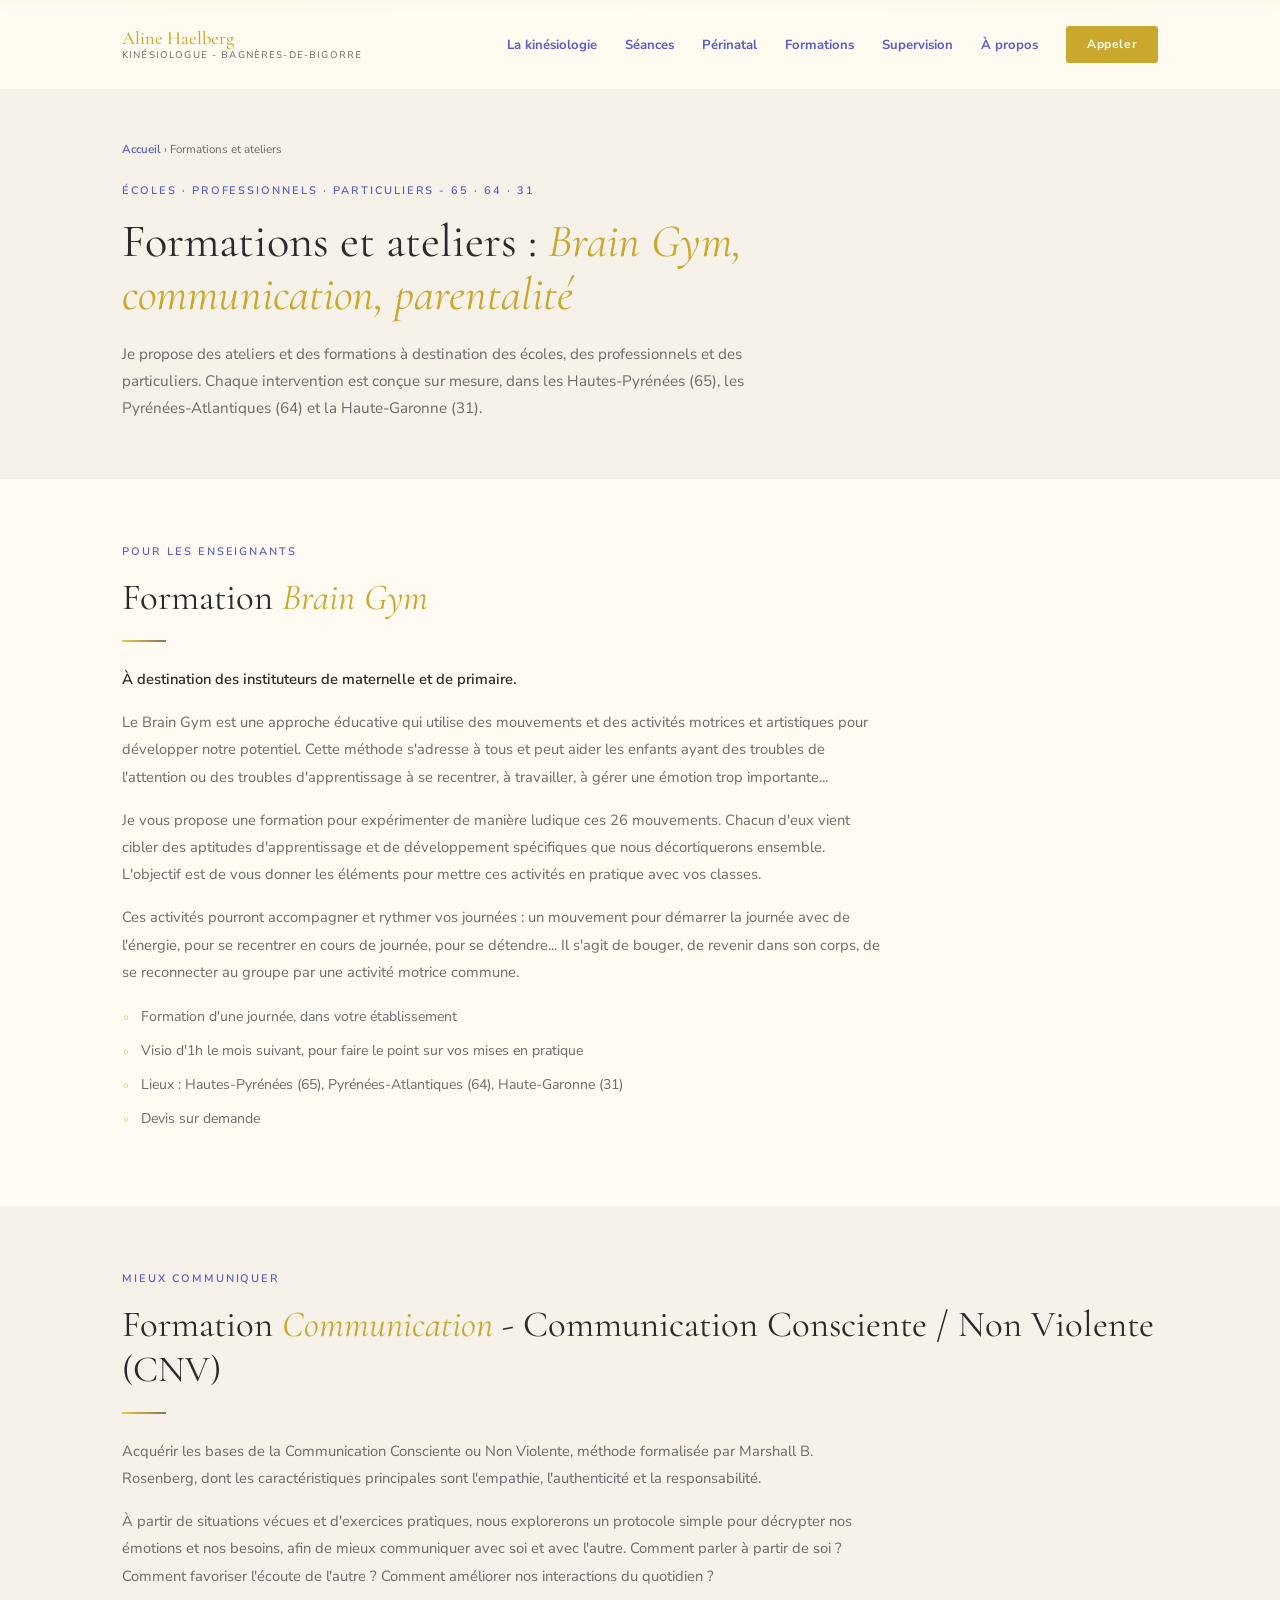
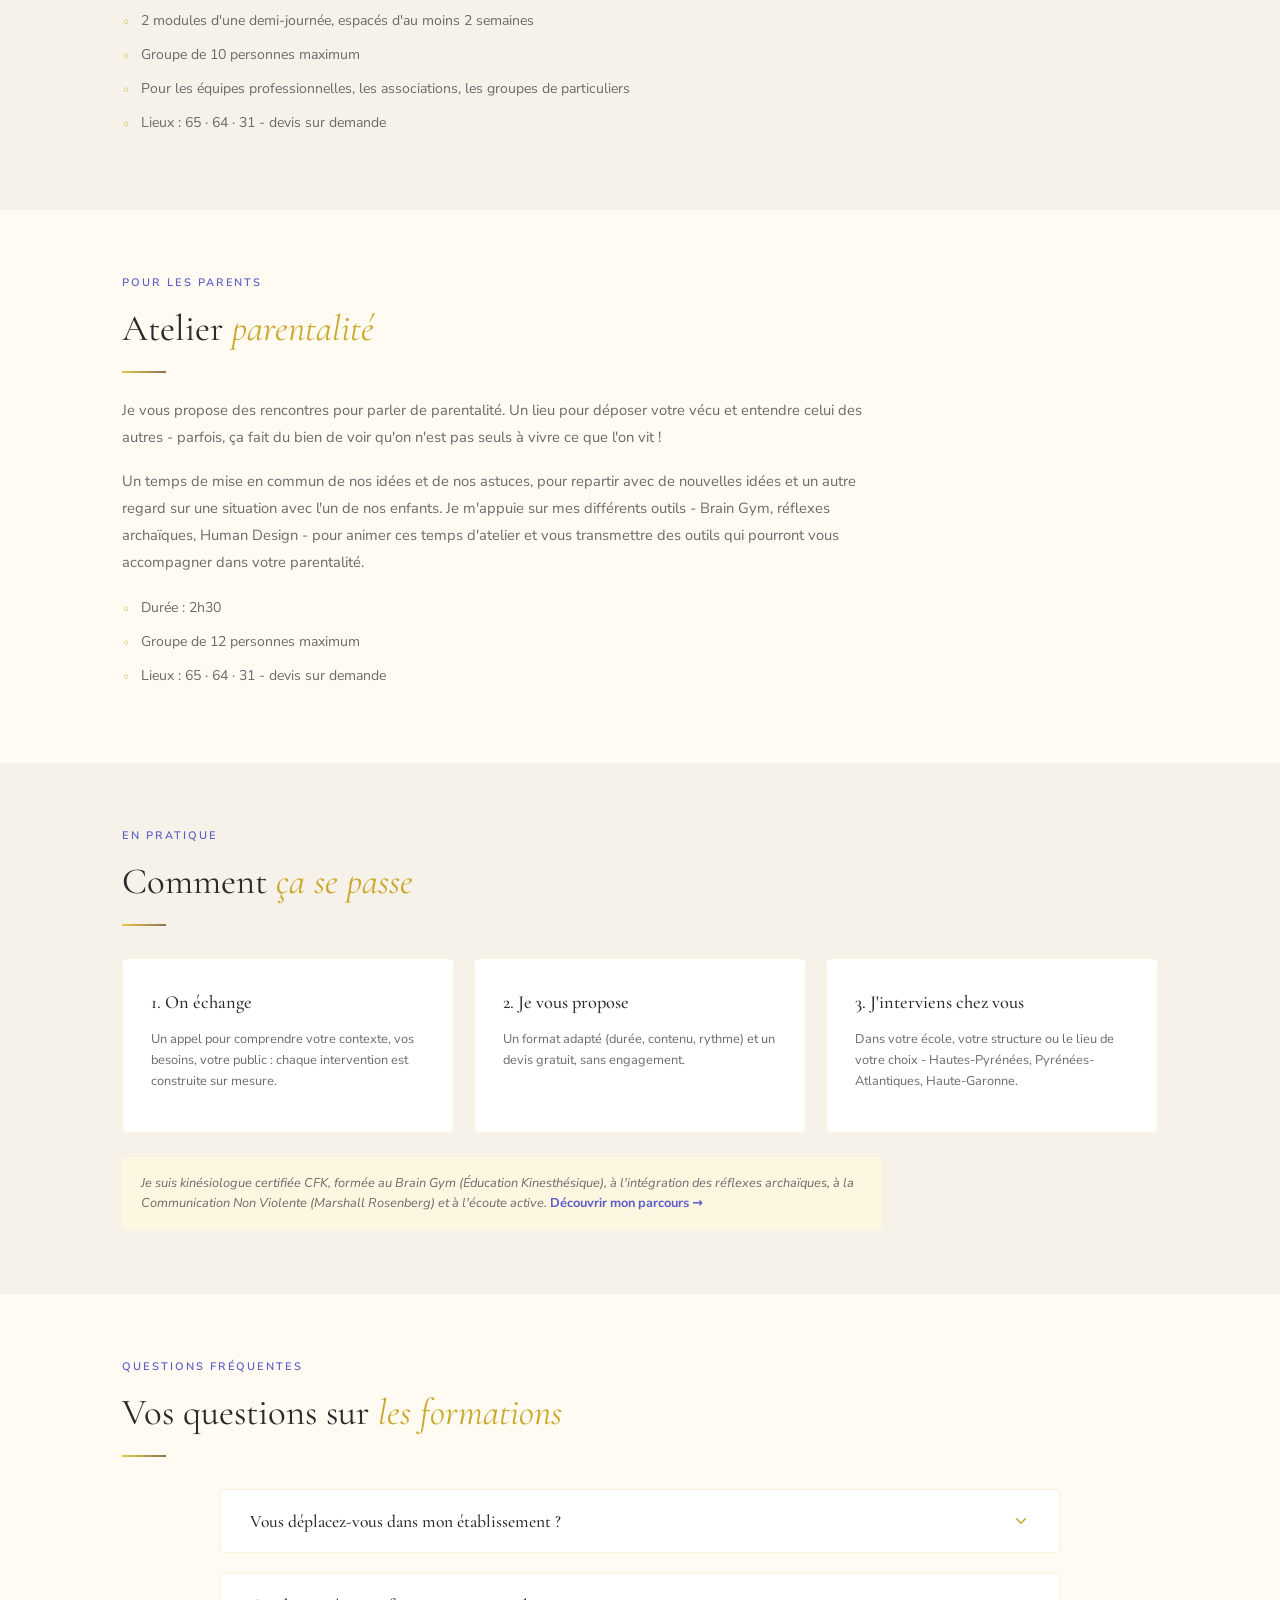
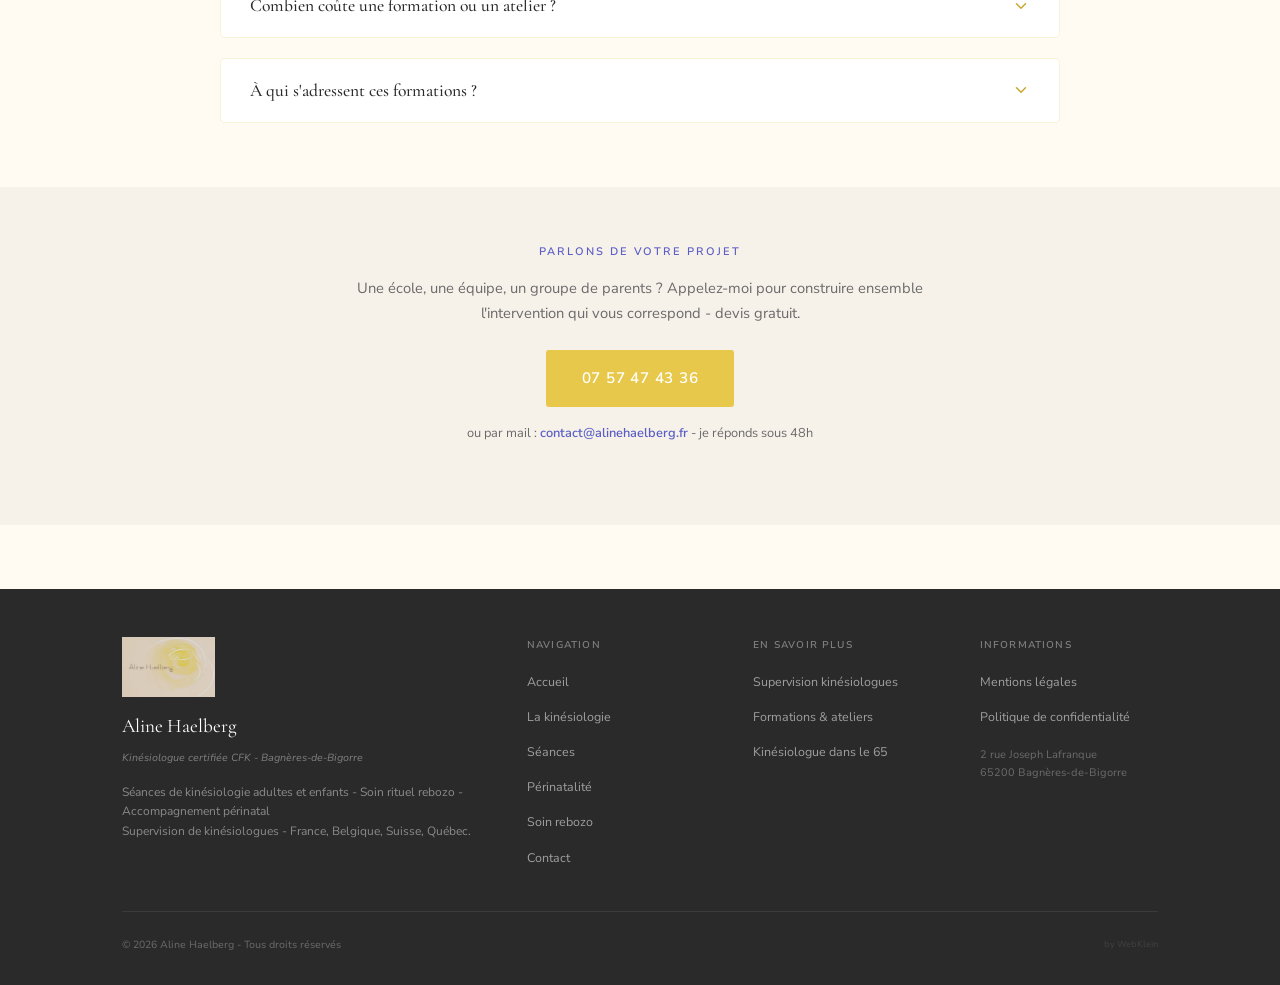
==== formations.html @ b187019c "création page annexe" ====
<!DOCTYPE html>
<html lang="fr">
<head>
<meta charset="UTF-8">
<meta name="viewport" content="width=device-width, initial-scale=1.0">
<title>Formations Brain Gym, CNV et ateliers parentalité (65, 64, 31) | Aline Haelberg</title>
<meta name="description" content="Formation Brain Gym pour enseignants, bases de la CNV, ateliers parentalité. Sur mesure dans les Hautes-Pyrénées (65), le 64 et le 31. Devis sur demande.">
<link rel="icon" type="image/x-icon" href="favicon.ico" sizes="any">
<link rel="icon" type="image/png" sizes="48x48" href="favicon.png">
<link rel="icon" type="image/png" sizes="32x32" href="favicon-32.png">
<link rel="icon" type="image/png" sizes="16x16" href="favicon-16.png">
<link rel="apple-touch-icon" sizes="180x180" href="apple-touch-icon.png">
<link rel="manifest" href="/manifest.json">
<link rel="canonical" href="https://alinehaelberg.fr/formations.html">
<meta name="robots" content="index,follow">
<meta name="geo.region" content="FR-65">
<meta name="geo.placename" content="Bagnères-de-Bigorre, Hautes-Pyrénées">
<meta name="geo.position" content="43.0679;0.1563">
<meta name="ICBM" content="43.0679, 0.1563">
<meta property="og:type" content="website">
<meta property="og:title" content="Formations Brain Gym, CNV et ateliers parentalité (65, 64, 31) | Aline Haelberg">
<meta property="og:description" content="Formation Brain Gym pour enseignants, bases de la Communication Non Violente, ateliers parentalité. Interventions sur mesure dans le 65, le 64 et le 31.">
<meta property="og:url" content="https://alinehaelberg.fr/formations.html">
<meta property="og:image" content="https://alinehaelberg.fr/imageshero-logo.webp">
<meta property="og:image:alt" content="Logo Aline Haelberg kinésiologue - mains aquarelle sur fond doré">
<meta property="og:locale" content="fr_FR">
<meta property="og:site_name" content="Aline Haelberg - Kinésiologue">
<meta name="twitter:card" content="summary_large_image">
<meta name="twitter:title" content="Formations Brain Gym, CNV et ateliers parentalité | Aline Haelberg">
<meta name="twitter:description" content="Formations et ateliers sur mesure pour écoles, professionnels et particuliers - 65, 64, 31.">
<meta name="twitter:image" content="https://alinehaelberg.fr/imageshero-logo.webp">
<link rel="preconnect" href="https://fonts.googleapis.com">
<link rel="preconnect" href="https://fonts.gstatic.com" crossorigin>
<link href="https://fonts.googleapis.com/css2?family=Cormorant+Garamond:ital,wght@0,300;0,400;0,500;0,600;0,700;1,300;1,400&family=Nunito+Sans:wght@300;400;500;600;700;800&display=swap" rel="stylesheet">
<link rel="stylesheet" href="pages.css">
<script type="application/ld+json">
{
  "@context": "https://schema.org",
  "@type": "Service",
  "name": "Formations et ateliers - Brain Gym, Communication (CNV), parentalité",
  "serviceType": "Formations et ateliers bien-être et éducation",
  "description": "Formations Brain Gym pour enseignants, initiation à la Communication Non Violente et ateliers parentalité, conçus sur mesure pour les écoles, les professionnels et les particuliers dans les Hautes-Pyrénées (65), les Pyrénées-Atlantiques (64) et la Haute-Garonne (31).",
  "url": "https://alinehaelberg.fr/formations.html",
  "provider": {
    "@type": "HealthAndBeautyBusiness",
    "name": "Aline Haelberg - Kinésiologue",
    "url": "https://alinehaelberg.fr/",
    "telephone": "+33757474336",
    "address": {
      "@type": "PostalAddress",
      "streetAddress": "2 rue Joseph Lafranque",
      "addressLocality": "Bagnères-de-Bigorre",
      "postalCode": "65200",
      "addressCountry": "FR"
    }
  },
  "areaServed": [
    {"@type": "AdministrativeArea", "name": "Hautes-Pyrénées"},
    {"@type": "AdministrativeArea", "name": "Pyrénées-Atlantiques"},
    {"@type": "AdministrativeArea", "name": "Haute-Garonne"}
  ],
  "hasOfferCatalog": {
    "@type": "OfferCatalog",
    "name": "Formations et ateliers",
    "itemListElement": [
      {"@type": "Offer", "itemOffered": {"@type": "Service", "name": "Formation Brain Gym pour instituteurs", "description": "Formation d'une journée + visio d'1h le mois suivant, pour les instituteurs de maternelle et de primaire."}},
      {"@type": "Offer", "itemOffered": {"@type": "Service", "name": "Formation Communication Consciente / Non Violente (CNV)", "description": "2 modules d'une demi-journée, groupe de 10 personnes maximum."}},
      {"@type": "Offer", "itemOffered": {"@type": "Service", "name": "Atelier parentalité", "description": "Rencontre de 2h30, groupe de 12 personnes maximum."}}
    ]
  }
}
</script>
<script type="application/ld+json">
{
  "@context": "https://schema.org",
  "@type": "FAQPage",
  "mainEntity": [
    {
      "@type": "Question",
      "name": "Vous déplacez-vous dans mon établissement ?",
      "acceptedAnswer": {"@type": "Answer", "text": "Oui. J'interviens directement dans votre école, votre structure ou le lieu de votre choix, dans les Hautes-Pyrénées (65), les Pyrénées-Atlantiques (64) et la Haute-Garonne (31)."}
    },
    {
      "@type": "Question",
      "name": "Combien coûte une formation ou un atelier ?",
      "acceptedAnswer": {"@type": "Answer", "text": "Chaque intervention est conçue sur mesure : le tarif dépend du format, de la durée et du lieu. Contactez-moi pour en parler, je vous établis un devis gratuitement."}
    },
    {
      "@type": "Question",
      "name": "À qui s'adressent ces formations ?",
      "acceptedAnswer": {"@type": "Answer", "text": "Aux écoles (instituteurs de maternelle et de primaire pour le Brain Gym), aux professionnels et aux particuliers. Les ateliers parentalité s'adressent à tous les parents."}
    }
  ]
}
</script>
<script type="application/ld+json">
{
  "@context": "https://schema.org",
  "@type": "BreadcrumbList",
  "itemListElement": [
    {"@type": "ListItem", "position": 1, "name": "Accueil", "item": "https://alinehaelberg.fr/"},
    {"@type": "ListItem", "position": 2, "name": "Formations et ateliers", "item": "https://alinehaelberg.fr/formations.html"}
  ]
}
</script>
</head>
<body>

<header class="nav">
  <div class="wrap nav-in">
    <a href="index.html" style="display:flex;flex-direction:column;line-height:1">
      <span class="logo-name">Aline Haelberg</span>
      <span class="logo-sub">Kinésiologue - Bagnères-de-Bigorre</span>
    </a>
    <ul class="nav-links">
      <li><a href="index.html#kinesiologie">La kinésiologie</a></li>
      <li><a href="index.html#seances">Séances</a></li>
      <li><a href="index.html#perinatal">Périnatal</a></li>
      <li><a href="formations.html">Formations</a></li>
      <li><a href="supervision-kinesiologie.html">Supervision</a></li>
      <li><a href="index.html#apropos">À propos</a></li>
      <li><a href="tel:+33757474336" class="btn nav-cta">Appeler</a></li>
    </ul>
    <button class="burger" onclick="document.querySelector('.mobile-menu').classList.toggle('open')" aria-label="Menu">
      <span></span><span></span><span></span>
    </button>
  </div>
</header>
<nav class="mobile-menu">
  <a href="index.html">Accueil</a>
  <a href="index.html#kinesiologie">La kinésiologie</a>
  <a href="index.html#seances">Séances</a>
  <a href="formations.html">Formations</a>
  <a href="supervision-kinesiologie.html">Supervision</a>
  <a href="kinesiologue-hautes-pyrenees.html">Hautes-Pyrénées</a>
  <a href="tel:+33757474336" class="btn btn-p" style="text-align:center">Appeler pour RDV</a>
</nav>

<section class="page-hero">
  <div class="wrap">
    <div class="crumb r"><a href="index.html">Accueil</a> &rsaquo; Formations et ateliers</div>
    <span class="lbl r">Écoles · Professionnels · Particuliers - 65 · 64 · 31</span>
    <h1 class="r">Formations et ateliers : <em>Brain Gym, communication, parentalité</em></h1>
    <p class="intro r">Je propose des ateliers et des formations à destination des écoles, des professionnels et des particuliers. Chaque intervention est conçue sur mesure, dans les Hautes-Pyrénées (65), les Pyrénées-Atlantiques (64) et la Haute-Garonne (31).</p>
  </div>
</section>

<section class="sec">
  <div class="wrap">
    <span class="lbl r">Pour les enseignants</span>
    <h2 class="h2 r">Formation <em>Brain Gym</em></h2>
    <div class="animated-line r"></div>
    <p class="ptxt r" style="font-weight:600;color:var(--ink)">À destination des instituteurs de maternelle et de primaire.</p>
    <p class="ptxt r">Le Brain Gym est une approche éducative qui utilise des mouvements et des activités motrices et artistiques pour développer notre potentiel. Cette méthode s'adresse à tous et peut aider les enfants ayant des troubles de l'attention ou des troubles d'apprentissage à se recentrer, à travailler, à gérer une émotion trop importante...</p>
    <p class="ptxt r">Je vous propose une formation pour expérimenter de manière ludique ces 26 mouvements. Chacun d'eux vient cibler des aptitudes d'apprentissage et de développement spécifiques que nous décortiquerons ensemble. L'objectif est de vous donner les éléments pour mettre ces activités en pratique avec vos classes.</p>
    <p class="ptxt r">Ces activités pourront accompagner et rythmer vos journées : un mouvement pour démarrer la journée avec de l'énergie, pour se recentrer en cours de journée, pour se détendre... Il s'agit de bouger, de revenir dans son corps, de se reconnecter au groupe par une activité motrice commune.</p>
    <ul class="blist r" style="margin-top:1.25rem">
      <li>Formation d'une journée, dans votre établissement</li>
      <li>Visio d'1h le mois suivant, pour faire le point sur vos mises en pratique</li>
      <li>Lieux : Hautes-Pyrénées (65), Pyrénées-Atlantiques (64), Haute-Garonne (31)</li>
      <li>Devis sur demande</li>
    </ul>
  </div>
</section>

<section class="sec sec-alt">
  <div class="wrap">
    <span class="lbl r">Mieux communiquer</span>
    <h2 class="h2 r">Formation <em>Communication</em> - Communication Consciente / Non Violente (CNV)</h2>
    <div class="animated-line r"></div>
    <p class="ptxt r">Acquérir les bases de la Communication Consciente ou Non Violente, méthode formalisée par Marshall B. Rosenberg, dont les caractéristiques principales sont l'empathie, l'authenticité et la responsabilité.</p>
    <p class="ptxt r">À partir de situations vécues et d'exercices pratiques, nous explorerons un protocole simple pour décrypter nos émotions et nos besoins, afin de mieux communiquer avec soi et avec l'autre. Comment parler à partir de soi ? Comment favoriser l'écoute de l'autre ? Comment améliorer nos interactions du quotidien ?</p>
    <ul class="blist r" style="margin-top:1.25rem">
      <li>2 modules d'une demi-journée, espacés d'au moins 2 semaines</li>
      <li>Groupe de 10 personnes maximum</li>
      <li>Pour les équipes professionnelles, les associations, les groupes de particuliers</li>
      <li>Lieux : 65 · 64 · 31 - devis sur demande</li>
    </ul>
  </div>
</section>

<section class="sec">
  <div class="wrap">
    <span class="lbl r">Pour les parents</span>
    <h2 class="h2 r">Atelier <em>parentalité</em></h2>
    <div class="animated-line r"></div>
    <p class="ptxt r">Je vous propose des rencontres pour parler de parentalité. Un lieu pour déposer votre vécu et entendre celui des autres - parfois, ça fait du bien de voir qu'on n'est pas seuls à vivre ce que l'on vit !</p>
    <p class="ptxt r">Un temps de mise en commun de nos idées et de nos astuces, pour repartir avec de nouvelles idées et un autre regard sur une situation avec l'un de nos enfants. Je m'appuie sur mes différents outils - Brain Gym, réflexes archaïques, Human Design - pour animer ces temps d'atelier et vous transmettre des outils qui pourront vous accompagner dans votre parentalité.</p>
    <ul class="blist r" style="margin-top:1.25rem">
      <li>Durée : 2h30</li>
      <li>Groupe de 12 personnes maximum</li>
      <li>Lieux : 65 · 64 · 31 - devis sur demande</li>
    </ul>
  </div>
</section>

<section class="sec sec-alt">
  <div class="wrap">
    <span class="lbl r">En pratique</span>
    <h2 class="h2 r">Comment <em>ça se passe</em></h2>
    <div class="animated-line r"></div>
    <div class="gcards">
      <div class="gcard r">
        <h3>1. On échange</h3>
        <p>Un appel pour comprendre votre contexte, vos besoins, votre public : chaque intervention est construite sur mesure.</p>
      </div>
      <div class="gcard r d1">
        <h3>2. Je vous propose</h3>
        <p>Un format adapté (durée, contenu, rythme) et un devis gratuit, sans engagement.</p>
      </div>
      <div class="gcard r d2">
        <h3>3. J'interviens chez vous</h3>
        <p>Dans votre école, votre structure ou le lieu de votre choix - Hautes-Pyrénées, Pyrénées-Atlantiques, Haute-Garonne.</p>
      </div>
    </div>
    <p class="note-box r">Je suis kinésiologue certifiée CFK, formée au Brain Gym (Éducation Kinesthésique), à l'intégration des réflexes archaïques, à la Communication Non Violente (Marshall Rosenberg) et à l'écoute active. <a href="index.html#apropos" style="color:var(--lav);font-weight:700;font-style:normal">Découvrir mon parcours &rarr;</a></p>
  </div>
</section>

<section class="sec">
  <div class="wrap">
    <span class="lbl r">Questions fréquentes</span>
    <h2 class="h2 r">Vos questions sur <em>les formations</em></h2>
    <div class="animated-line r"></div>
    <div class="acc-list">
      <div class="acc-item r">
        <button class="acc-head" type="button" aria-expanded="false">
          <span class="acc-title">Vous déplacez-vous dans mon établissement ?</span>
          <span class="acc-chevron" aria-hidden="true"><svg width="18" height="18" viewBox="0 0 24 24" fill="none" stroke="#C9A82C" stroke-width="2" stroke-linecap="round" stroke-linejoin="round"><polyline points="6 9 12 15 18 9"/></svg></span>
        </button>
        <div class="acc-body"><div class="acc-body-inner">
          <p>Oui. J'interviens directement dans votre école, votre structure ou le lieu de votre choix, dans les Hautes-Pyrénées (65), les Pyrénées-Atlantiques (64) et la Haute-Garonne (31).</p>
        </div></div>
      </div>
      <div class="acc-item r">
        <button class="acc-head" type="button" aria-expanded="false">
          <span class="acc-title">Combien coûte une formation ou un atelier ?</span>
          <span class="acc-chevron" aria-hidden="true"><svg width="18" height="18" viewBox="0 0 24 24" fill="none" stroke="#C9A82C" stroke-width="2" stroke-linecap="round" stroke-linejoin="round"><polyline points="6 9 12 15 18 9"/></svg></span>
        </button>
        <div class="acc-body"><div class="acc-body-inner">
          <p>Chaque intervention est conçue sur mesure : le tarif dépend du format, de la durée et du lieu. Contactez-moi pour en parler, je vous établis un devis gratuitement.</p>
        </div></div>
      </div>
      <div class="acc-item r">
        <button class="acc-head" type="button" aria-expanded="false">
          <span class="acc-title">À qui s'adressent ces formations ?</span>
          <span class="acc-chevron" aria-hidden="true"><svg width="18" height="18" viewBox="0 0 24 24" fill="none" stroke="#C9A82C" stroke-width="2" stroke-linecap="round" stroke-linejoin="round"><polyline points="6 9 12 15 18 9"/></svg></span>
        </button>
        <div class="acc-body"><div class="acc-body-inner">
          <p>Aux écoles (instituteurs de maternelle et de primaire pour le Brain Gym), aux professionnels et aux particuliers. Les ateliers parentalité s'adressent à tous les parents.</p>
        </div></div>
      </div>
    </div>
  </div>
</section>

<section class="cta-band">
  <div class="wrap">
    <span class="lbl r">Parlons de votre projet</span>
    <p class="r" style="max-width:620px;margin:0 auto 1.5rem">Une école, une équipe, un groupe de parents ? Appelez-moi pour construire ensemble l'intervention qui vous correspond - devis gratuit.</p>
    <a href="tel:+33757474336" class="btn btn-p r" style="font-size:.95rem;padding:1rem 2.2rem">07 57 47 43 36</a>
    <p class="r" style="margin-top:1rem;font-size:.8rem">ou par mail : <a href="mailto:contact@alinehaelberg.fr" style="color:var(--lav);font-weight:600">contact@alinehaelberg.fr</a> - je réponds sous 48h</p>
  </div>
</section>

<footer>
  <div class="wrap">
    <div class="foot-grid">
      <div>
        <img src="imageslogo.webp" alt="Logo Aline Haelberg" style="height:60px;width:auto;margin-bottom:.8rem;opacity:.85">
        <div class="f-name">Aline Haelberg</div>
        <div class="f-tag">Kinésiologue certifiée CFK - Bagnères-de-Bigorre</div>
        <p class="f-desc">Séances de kinésiologie adultes et enfants - Soin rituel rebozo - Accompagnement périnatal<br>Supervision de kinésiologues - France, Belgique, Suisse, Québec.</p>
      </div>
      <div class="fc"><h4>Navigation</h4><ul>
        <li><a href="index.html">Accueil</a></li>
        <li><a href="index.html#kinesiologie">La kinésiologie</a></li>
        <li><a href="index.html#seances">Séances</a></li>
        <li><a href="index.html#perinatal">Périnatalité</a></li>
        <li><a href="index.html#rebozo">Soin rebozo</a></li>
        <li><a href="index.html#contact">Contact</a></li>
      </ul></div>
      <div class="fc"><h4>En savoir plus</h4><ul>
        <li><a href="supervision-kinesiologie.html">Supervision kinésiologues</a></li>
        <li><a href="formations.html">Formations &amp; ateliers</a></li>
        <li><a href="kinesiologue-hautes-pyrenees.html">Kinésiologue dans le 65</a></li>
      </ul></div>
      <div class="fc"><h4>Informations</h4><ul>
        <li><a href="index.html#mentions-legales">Mentions légales</a></li>
        <li><a href="index.html#politique-confidentialite">Politique de confidentialité</a></li>
      </ul>
      <p style="margin-top:1rem;font-size:.68rem;color:rgba(255,255,255,.3);line-height:1.65">2 rue Joseph Lafranque<br>65200 Bagnères-de-Bigorre</p>
      </div>
    </div>
    <div class="foot-btm">
      <span>&copy; 2026 Aline Haelberg - Tous droits réservés</span>
      <span style="font-size:.55rem;opacity:.35">by <a href="https://webklein.fr" style="color:inherit">WebKlein</a></span>
    </div>
  </div>
</footer>

<script>
const obs = new IntersectionObserver(es => {
  es.forEach(e => { if (e.isIntersecting) { e.target.classList.add('on'); obs.unobserve(e.target); } });
}, { threshold: .12, rootMargin: '0px 0px -40px 0px' });
document.querySelectorAll('.r, .animated-line').forEach(el => obs.observe(el));

document.querySelectorAll('.acc-head').forEach(function(btn){
  btn.addEventListener('click', function(){
    var it = btn.closest('.acc-item');
    var bd = it.querySelector('.acc-body');
    var op = it.classList.toggle('open');
    btn.setAttribute('aria-expanded', op);
    bd.style.maxHeight = op ? bd.scrollHeight + 'px' : null;
  });
});

const nav = document.querySelector('.nav');
window.addEventListener('scroll', () => {
  nav.style.boxShadow = window.scrollY > 20 ? '0 2px 20px rgba(0,0,0,.08)' : 'none';
}, { passive: true });
</script>
</body>
</html>
---- pages.css ----
/* ============================================================
   pages.css — styles partagés des pages internes
   (supervision-kinesiologie, formations, kinesiologue-hautes-pyrenees)
   Repris du design d'index.html. L'accueil garde son CSS inline.
   ============================================================ */

:root{
  --cream:#FFFBF2; --cream-dk:#F6F1E9; --sage:#E8C84A; --deep:#C9A82C;
  --sage-pale:#FDF6E0; --earth:#8B7355; --earth-pale:#F7F0E4;
  --ink:#2A2A2A; --mid:#6B6B6B; --line:rgba(232,200,74,0.22); --lav:#5A5EC6;
  --serif:"Cormorant Garamond",Georgia,"Times New Roman",serif;
  --sans:"Nunito Sans","Segoe UI",system-ui,sans-serif;
}
*,*::before,*::after{box-sizing:border-box;margin:0;padding:0}
html{scroll-behavior:smooth}
body{font-family:var(--sans);background:var(--cream);color:var(--ink);line-height:1.7;font-size:16px;overflow-x:hidden}
img{display:block;max-width:100%}
a{text-decoration:none;color:inherit}
ul{list-style:none}

/* ---- HELPERS ---- */
.wrap{max-width:1100px;margin:0 auto;padding:0 2rem}
.lbl{font-family:var(--sans);font-size:.68rem;font-weight:600;letter-spacing:.18em;text-transform:uppercase;color:var(--lav);margin-bottom:.9rem;display:block}
.h2{font-family:var(--serif);font-size:clamp(1.7rem,3vw,2.3rem);font-weight:400;line-height:1.2;color:var(--ink)}
.h2 em{font-style:italic;color:var(--deep)}
.btn{display:inline-block;padding:.8rem 1.8rem;border-radius:3px;font-family:var(--sans);font-size:.8rem;font-weight:600;letter-spacing:.05em;transition:background .35s cubic-bezier(.4,0,.2,1),transform .35s cubic-bezier(.4,0,.2,1),box-shadow .35s cubic-bezier(.4,0,.2,1),color .35s cubic-bezier(.4,0,.2,1),border-color .35s cubic-bezier(.4,0,.2,1);cursor:pointer;border:none}
.btn-p{background:var(--sage);color:#fff}
.btn-p:hover{background:var(--deep);transform:translateY(-2px);box-shadow:0 8px 24px rgba(201,168,44,.25)}
.btn-o{border:1.5px solid var(--deep);color:var(--deep);background:transparent}
.btn-o:hover{background:var(--deep);color:#fff;transform:translateY(-2px)}

/* ---- NAV ---- */
.nav{position:fixed;top:0;left:0;right:0;z-index:100;background:rgba(255,251,242,.95);backdrop-filter:blur(10px);border-bottom:1px solid var(--line);height:90px;display:flex;align-items:center}
.nav-in{display:flex;align-items:center;justify-content:space-between;width:100%}
.logo-name{font-family:var(--serif);font-size:1.15rem;font-weight:500;color:var(--deep)}
.logo-sub{font-size:.6rem;font-weight:400;letter-spacing:.12em;text-transform:uppercase;color:var(--mid);margin-top:2px}
.nav-links{display:flex;align-items:center;gap:1.75rem}
.nav-links a{font-size:.82rem;font-weight:700;color:var(--lav);transition:color .35s cubic-bezier(.4,0,.2,1)}
.nav-links a:hover{color:#44489E}
.nav-cta{background:var(--deep);color:#fff!important;padding:.55rem 1.3rem;border-radius:3px;font-size:.75rem!important}
.burger{display:none;flex-direction:column;gap:5px;cursor:pointer;padding:8px;background:none;border:none}
.burger span{width:22px;height:2px;background:var(--ink);transition:transform .3s ease,opacity .3s ease}
.mobile-menu{display:none;position:fixed;top:90px;left:0;right:0;background:rgba(255,251,242,.98);backdrop-filter:blur(10px);padding:1.5rem 2rem;border-bottom:1px solid var(--line);flex-direction:column;gap:1rem;z-index:99}
.mobile-menu.open{display:flex}
.mobile-menu a{font-size:.9rem;font-weight:500;color:var(--mid);padding:.5rem 0}

/* ---- EN-TETE DE PAGE ---- */
.page-hero{background:var(--cream-dk);padding:140px 0 56px;position:relative;overflow:hidden}
.page-hero::before{content:'';position:absolute;top:0;left:0;right:0;height:3px;background:linear-gradient(90deg,var(--deep),var(--sage),var(--deep))}
.page-hero h1{font-family:var(--serif);font-size:clamp(2rem,4vw,2.9rem);font-weight:400;line-height:1.15;color:var(--ink);max-width:820px}
.page-hero h1 em{font-style:italic;color:var(--deep)}
.page-hero .intro{font-size:.95rem;color:var(--mid);line-height:1.8;max-width:680px;margin-top:1.2rem}
.crumb{font-size:.72rem;color:var(--mid);margin-bottom:1.4rem}
.crumb a{color:var(--lav);font-weight:600}
.crumb a:hover{text-decoration:underline}

/* ---- SECTIONS ---- */
.sec{padding:4rem 0}
.sec-alt{background:var(--cream-dk)}
.ptxt{font-size:.92rem;color:var(--mid);line-height:1.85;margin-bottom:1rem;max-width:760px}
.ptxt strong{color:var(--ink)}
.two-col{display:grid;grid-template-columns:1fr 1fr;gap:4rem;align-items:start}
.blist li{display:flex;align-items:flex-start;gap:.65rem;font-size:.88rem;margin-bottom:.6rem;line-height:1.6;color:var(--mid)}
.blist li::before{content:'\25E6';color:var(--deep);flex-shrink:0;margin-top:2px}

/* ---- CARTES ---- */
.gcards{display:grid;grid-template-columns:repeat(3,1fr);gap:1.25rem;margin-top:2rem}
.gcards-2{grid-template-columns:repeat(2,1fr);max-width:760px}
.gcard{background:#fff;border:1px solid var(--line);border-radius:5px;padding:1.75rem;transition:transform .35s cubic-bezier(.4,0,.2,1),box-shadow .35s cubic-bezier(.4,0,.2,1)}
.gcard:hover{transform:translateY(-4px);box-shadow:0 12px 36px rgba(0,0,0,.07)}
.gcard h3{font-family:var(--serif);font-size:1.15rem;font-weight:500;margin-bottom:.65rem;color:var(--ink)}
.gcard p{font-size:.8rem;color:var(--mid);line-height:1.65;margin-bottom:.75rem}
.gcard .det{font-size:.7rem;color:var(--deep);font-weight:600;letter-spacing:.04em}

/* ---- ACCORDEON (FAQ / details) ---- */
.acc-list{max-width:840px;margin:2rem auto 0;display:flex;flex-direction:column;gap:1.25rem;text-align:left}
.acc-item{background:#fff;border:1px solid var(--line);border-radius:5px;overflow:hidden;transition:box-shadow .35s cubic-bezier(.4,0,.2,1)}
.acc-item:hover{box-shadow:0 12px 36px rgba(0,0,0,.06)}
.acc-head{width:100%;display:flex;align-items:center;justify-content:space-between;gap:1rem;background:none;border:0;cursor:pointer;text-align:left;padding:1.3rem 1.8rem;font-family:inherit}
.acc-title{display:block;font-family:var(--serif);font-size:1.1rem;font-weight:500;color:var(--ink)}
.acc-chevron{flex-shrink:0;display:flex;transition:transform .35s ease}
.acc-item.open .acc-chevron{transform:rotate(180deg)}
.acc-body{max-height:0;overflow:hidden;transition:max-height .45s cubic-bezier(.4,0,.2,1)}
.acc-body-inner{padding:0 1.8rem 1.5rem}
.acc-body-inner p{font-size:.85rem;color:var(--mid);line-height:1.75;margin-bottom:.7rem}

/* ---- TARIF / CTA ---- */
.tarif-line{text-align:center;max-width:480px;margin:2.5rem auto 0}
.tarif-line .tl-lbl{font-size:.8rem;font-weight:600;letter-spacing:.08em;text-transform:uppercase;color:var(--mid)}
.tarif-line .tl-price{font-family:var(--serif);font-size:1.9rem;color:var(--deep);margin-top:.25rem}
.cta-band{background:var(--cream-dk);padding:3.5rem 0;text-align:center}
.cta-band p{font-size:.92rem;color:var(--mid);margin-bottom:1.5rem}
.note-box{font-size:.8rem;color:var(--mid);font-style:italic;padding:1rem 1.2rem;background:var(--sage-pale);border-radius:4px;line-height:1.6;max-width:760px;margin-top:1.5rem}

/* ---- VILLES (page locale) ---- */
.ville-grid{display:grid;grid-template-columns:repeat(2,1fr);gap:1.25rem;margin-top:2rem}
.ville{background:#fff;border:1px solid var(--line);border-radius:5px;padding:1.5rem 1.75rem}
.ville h3{font-family:var(--serif);font-size:1.15rem;font-weight:500;color:var(--ink);margin-bottom:.3rem}
.ville .vtime{font-size:.72rem;color:var(--lav);font-weight:700;letter-spacing:.04em;text-transform:uppercase;margin-bottom:.6rem}
.ville p{font-size:.82rem;color:var(--mid);line-height:1.65}

/* ---- FOOTER ---- */
footer{background:var(--ink);color:rgba(255,255,255,.65);padding:3rem 0 2rem;margin-top:4rem}
.foot-grid{display:grid;grid-template-columns:2fr 1fr 1fr 1fr;gap:3rem;margin-bottom:2.5rem}
.f-name{font-family:var(--serif);font-size:1.2rem;color:#fff;margin-bottom:.4rem}
.f-tag{font-size:.65rem;color:rgba(255,255,255,.4);font-style:italic;margin-bottom:1rem}
.f-desc{font-size:.75rem;color:rgba(255,255,255,.45);line-height:1.65}
.fc h4{font-size:.62rem;font-weight:600;letter-spacing:.12em;text-transform:uppercase;color:rgba(255,255,255,.4);margin-bottom:.85rem}
.fc ul{display:flex;flex-direction:column;gap:.5rem}
.fc ul li a{font-size:.78rem;color:rgba(255,255,255,.55);transition:color .35s cubic-bezier(.4,0,.2,1)}
.fc ul li a:hover{color:#fff}
.foot-btm{border-top:1px solid rgba(255,255,255,.08);padding-top:1.5rem;display:flex;justify-content:space-between;align-items:center;font-size:.65rem;color:rgba(255,255,255,.3)}

/* ---- ANIMATIONS ---- */
.r{opacity:0;transform:translateY(20px);transition:opacity .6s ease,transform .6s ease}
.r.on{opacity:1;transform:none}
.d1{transition-delay:.1s}
.d2{transition-delay:.2s}
.animated-line{width:0;height:2px;background:linear-gradient(90deg,var(--sage),var(--earth));transition:width 1.2s cubic-bezier(.4,0,.2,1);margin:1.25rem 0 1.5rem}
.animated-line.on{width:44px}

/* ---- MOBILE ---- */
@media(max-width:900px){
  .nav-links{display:none}
  .burger{display:flex}
  .page-hero{padding:120px 0 44px}
  .two-col,.gcards,.gcards-2,.ville-grid{grid-template-columns:1fr;gap:1.5rem}
  .acc-head{padding:1.1rem 1.25rem}
  .acc-body-inner{padding:0 1.25rem 1.3rem}
  .foot-grid{grid-template-columns:1fr;gap:2rem}
  .foot-btm{flex-direction:column;gap:.5rem;text-align:center}
}
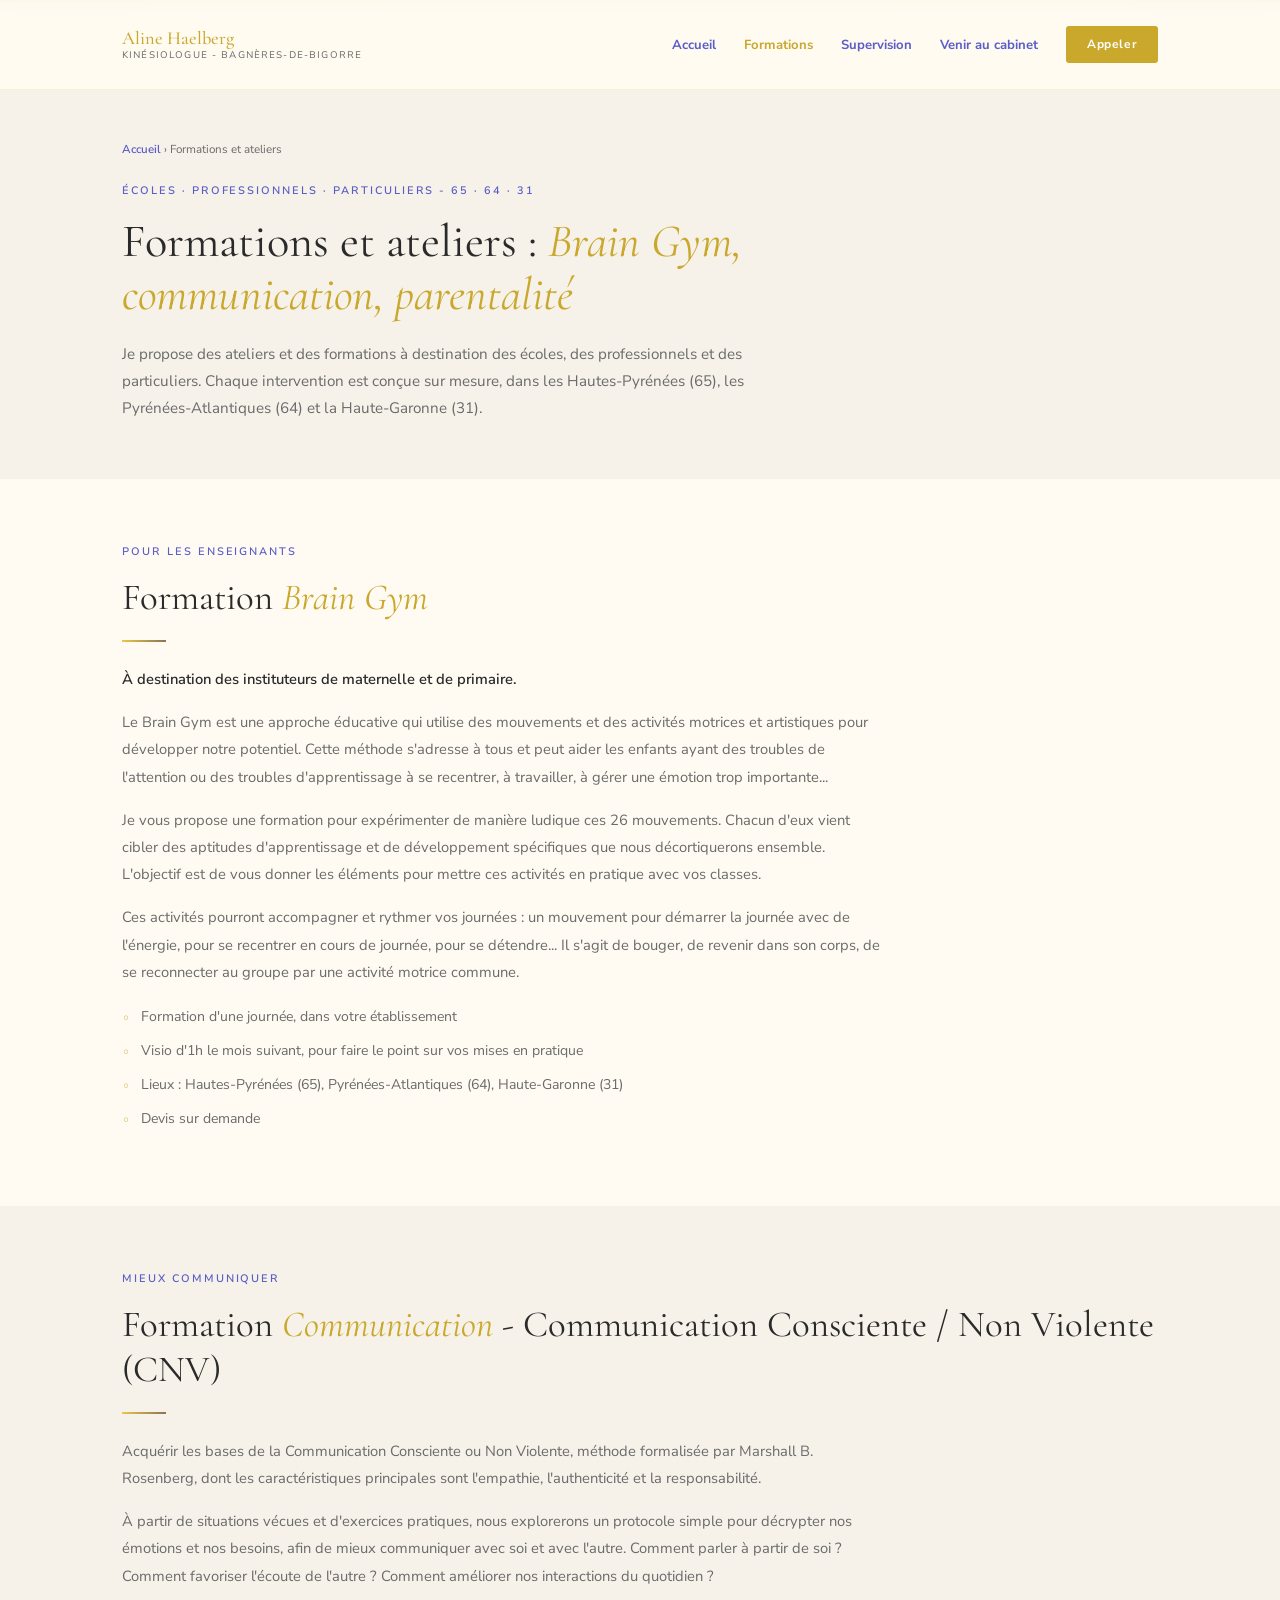
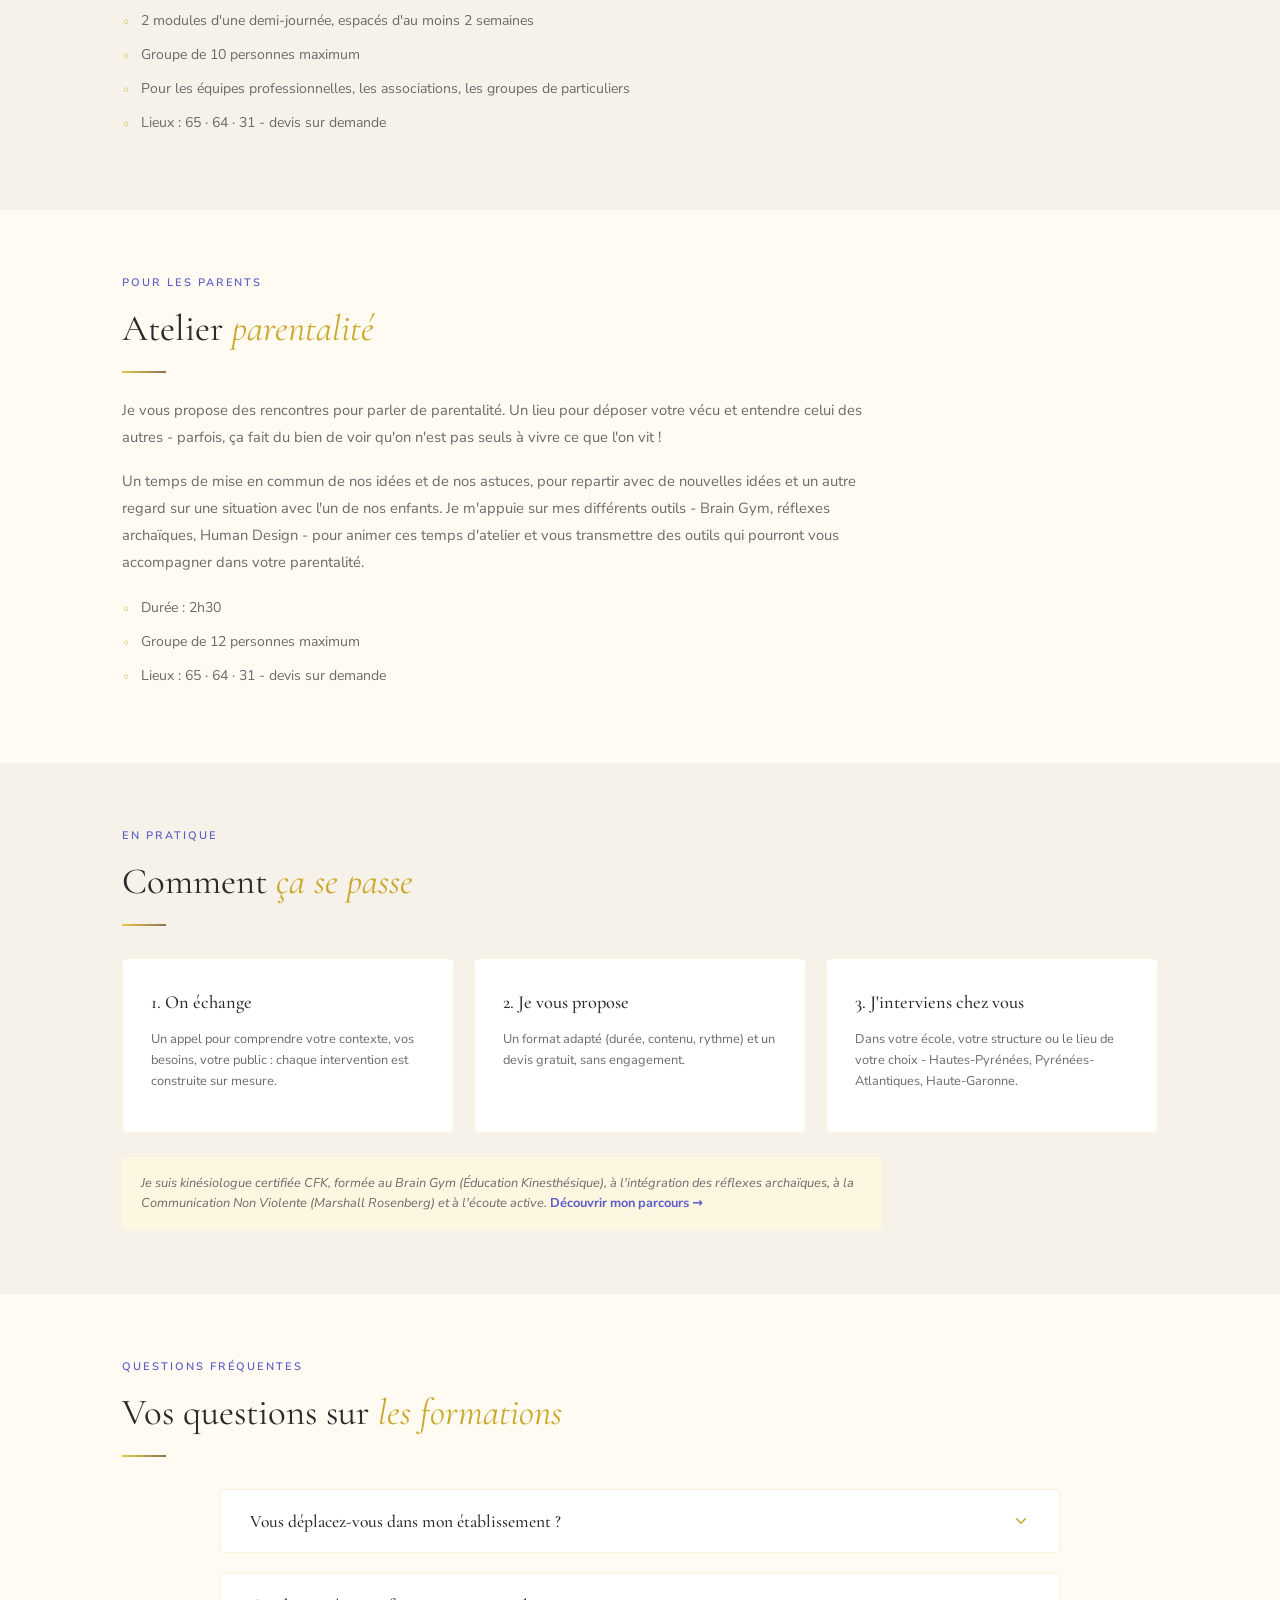
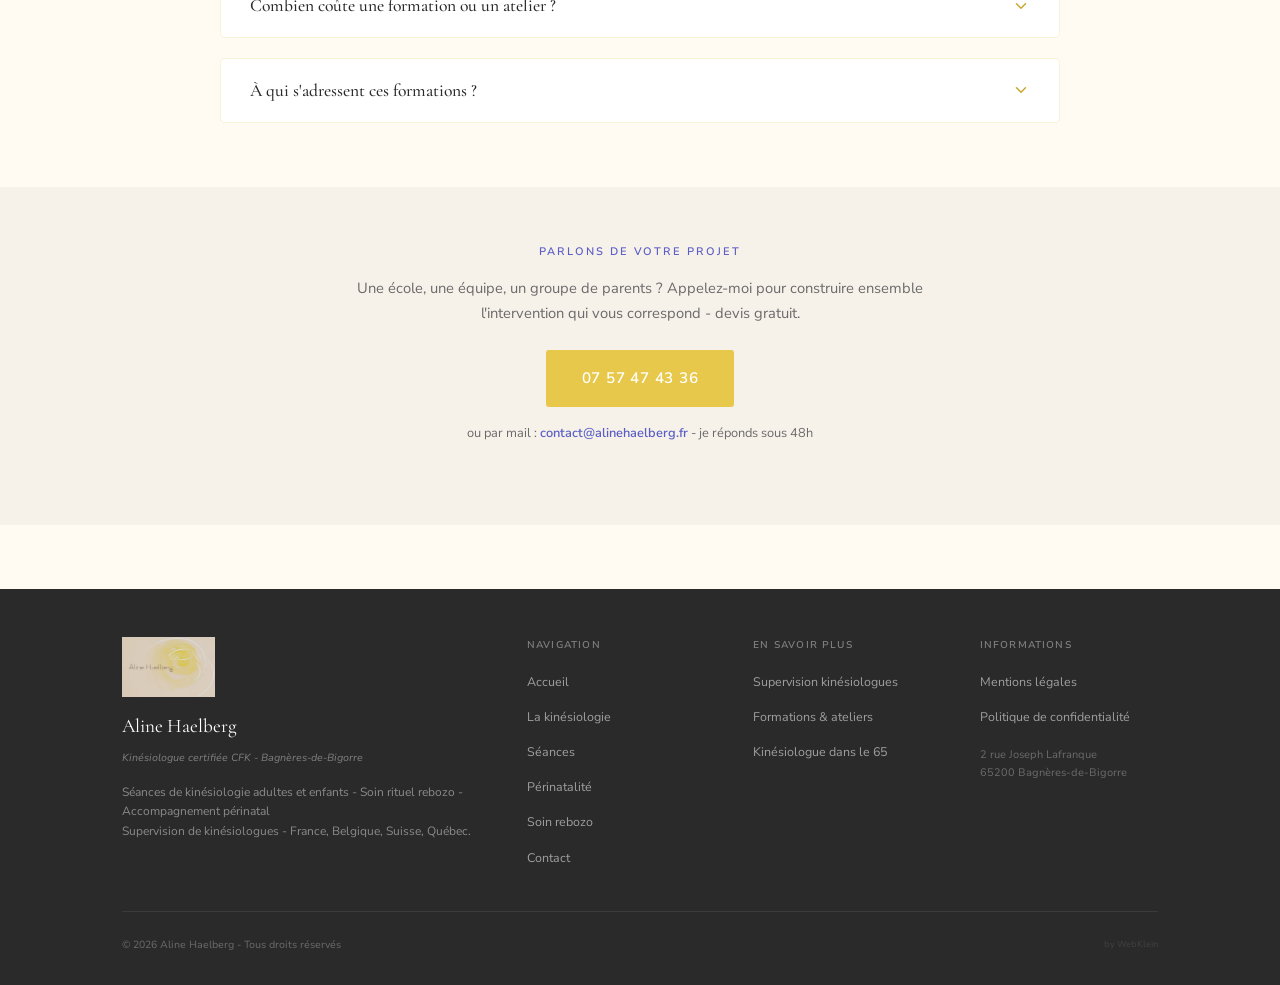
==== commit 19ee923c: "modifs menu des pages add" ====
--- a/formations.html
+++ b/formations.html
@@ -113,12 +113,10 @@
       <span class="logo-sub">Kinésiologue - Bagnères-de-Bigorre</span>
     </a>
     <ul class="nav-links">
-      <li><a href="index.html#kinesiologie">La kinésiologie</a></li>
-      <li><a href="index.html#seances">Séances</a></li>
-      <li><a href="index.html#perinatal">Périnatal</a></li>
-      <li><a href="formations.html">Formations</a></li>
+      <li><a href="index.html">Accueil</a></li>
+      <li><a href="formations.html" class="active">Formations</a></li>
       <li><a href="supervision-kinesiologie.html">Supervision</a></li>
-      <li><a href="index.html#apropos">À propos</a></li>
+      <li><a href="kinesiologue-hautes-pyrenees.html">Venir au cabinet</a></li>
       <li><a href="tel:+33757474336" class="btn nav-cta">Appeler</a></li>
     </ul>
     <button class="burger" onclick="document.querySelector('.mobile-menu').classList.toggle('open')" aria-label="Menu">
@@ -128,11 +126,9 @@
 </header>
 <nav class="mobile-menu">
   <a href="index.html">Accueil</a>
-  <a href="index.html#kinesiologie">La kinésiologie</a>
-  <a href="index.html#seances">Séances</a>
-  <a href="formations.html">Formations</a>
+  <a href="formations.html" style="color:var(--deep);font-weight:700">Formations</a>
   <a href="supervision-kinesiologie.html">Supervision</a>
-  <a href="kinesiologue-hautes-pyrenees.html">Hautes-Pyrénées</a>
+  <a href="kinesiologue-hautes-pyrenees.html">Venir au cabinet</a>
   <a href="tel:+33757474336" class="btn btn-p" style="text-align:center">Appeler pour RDV</a>
 </nav>
 
--- a/pages.css
+++ b/pages.css
@@ -37,6 +37,7 @@
 .nav-links{display:flex;align-items:center;gap:1.75rem}
 .nav-links a{font-size:.82rem;font-weight:700;color:var(--lav);transition:color .35s cubic-bezier(.4,0,.2,1)}
 .nav-links a:hover{color:#44489E}
+.nav-links a.active{color:var(--deep)}
 .nav-cta{background:var(--deep);color:#fff!important;padding:.55rem 1.3rem;border-radius:3px;font-size:.75rem!important}
 .burger{display:none;flex-direction:column;gap:5px;cursor:pointer;padding:8px;background:none;border:none}
 .burger span{width:22px;height:2px;background:var(--ink);transition:transform .3s ease,opacity .3s ease}
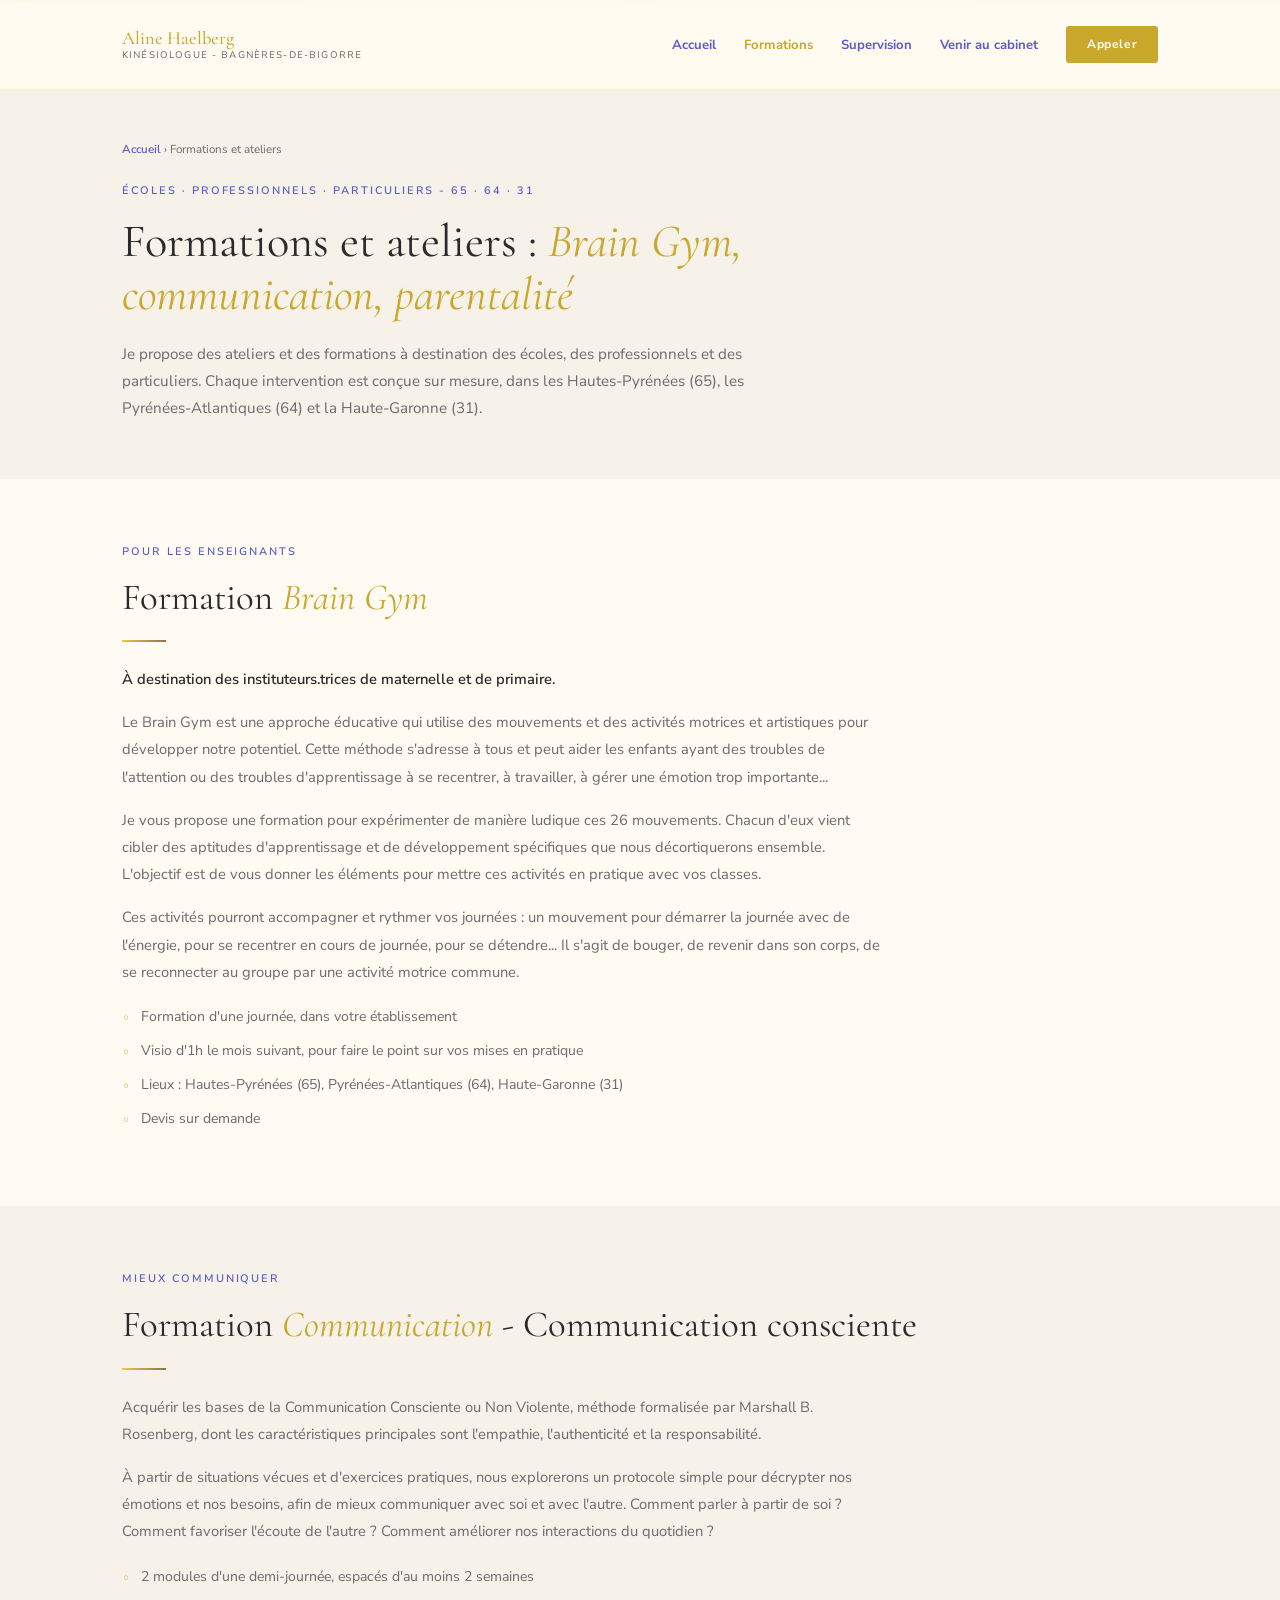
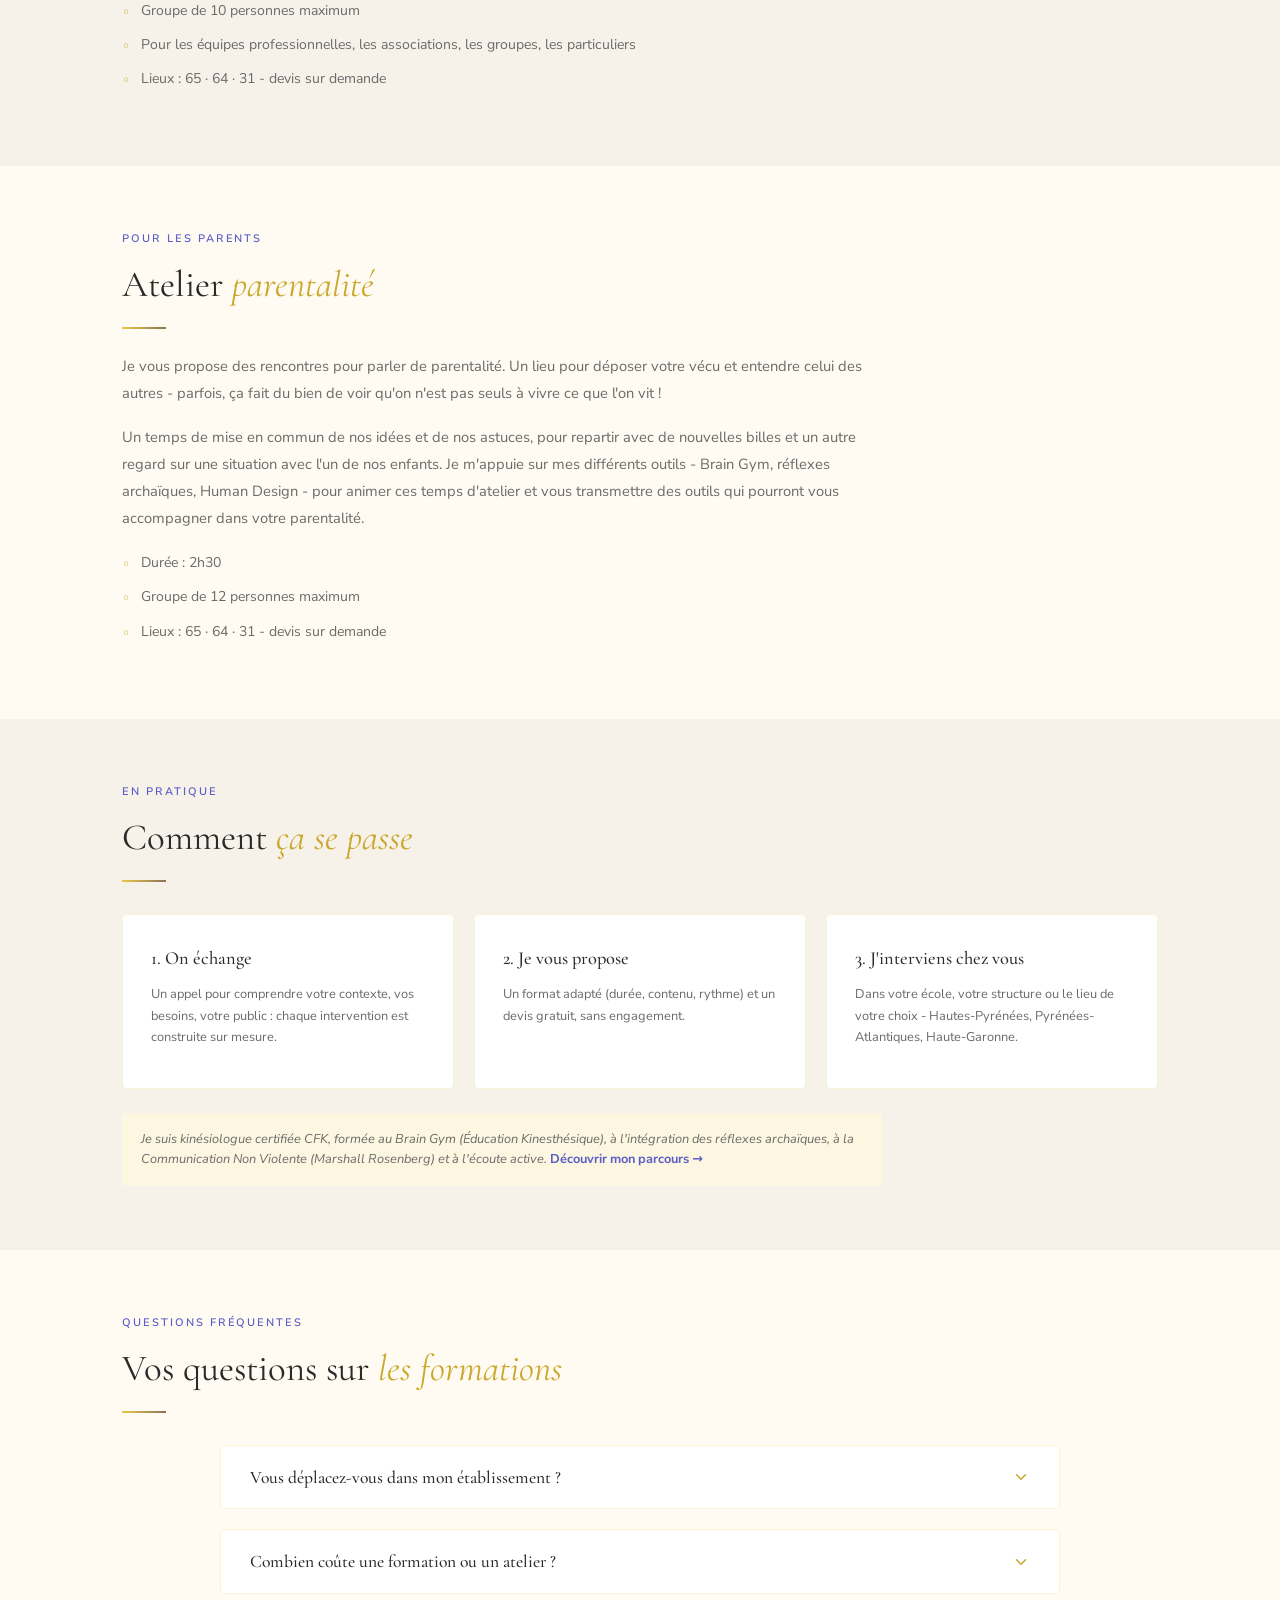
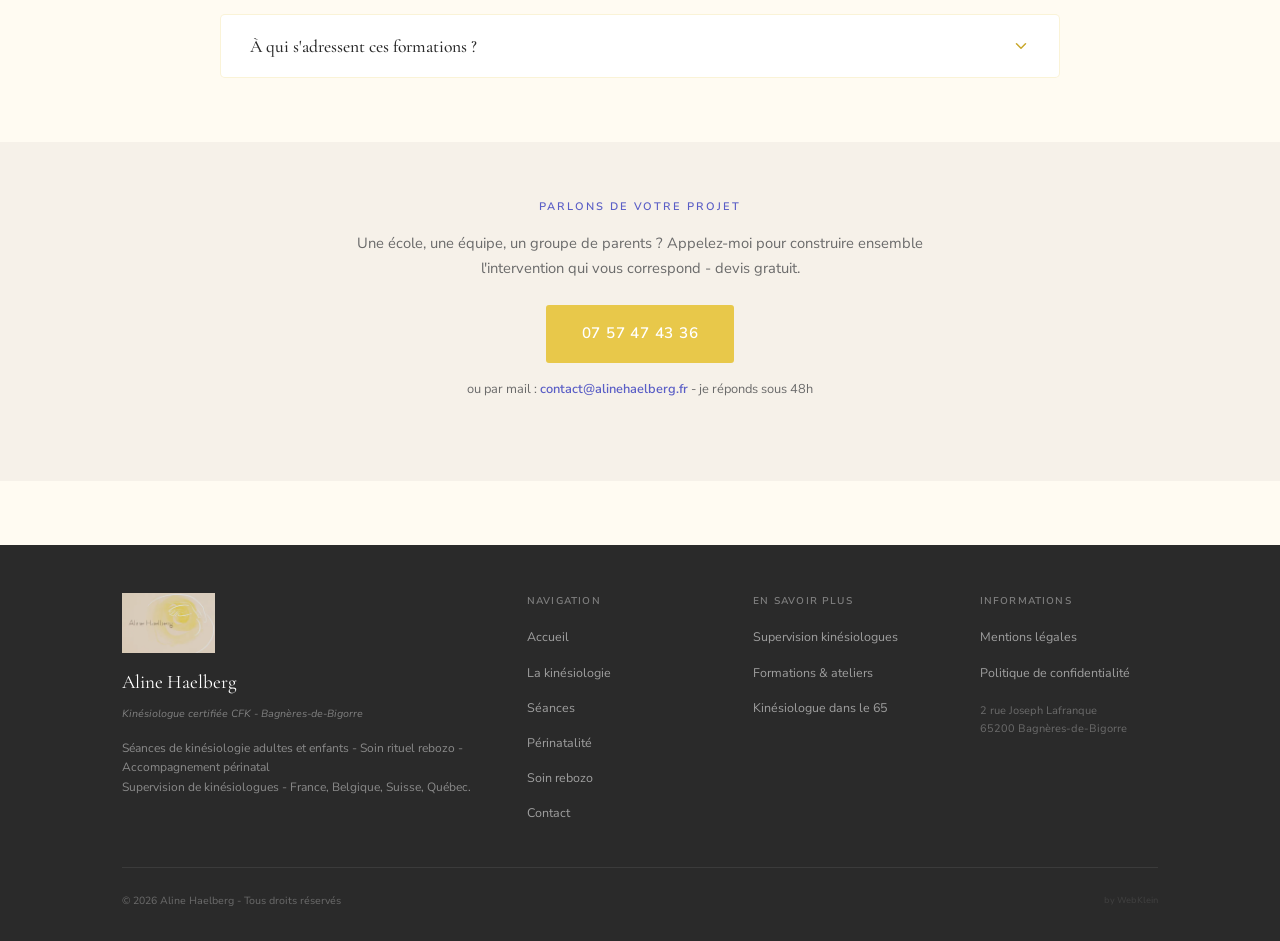
==== commit c373b92e: "t" ====
--- a/formations.html
+++ b/formations.html
@@ -88,7 +88,7 @@
     {
       "@type": "Question",
       "name": "À qui s'adressent ces formations ?",
-      "acceptedAnswer": {"@type": "Answer", "text": "Aux écoles (instituteurs de maternelle et de primaire pour le Brain Gym), aux professionnels et aux particuliers. Les ateliers parentalité s'adressent à tous les parents."}
+      "acceptedAnswer": {"@type": "Answer", "text": "Aux écoles (instituteurs.trices de maternelle et de primaire pour le Brain Gym), aux professionnels et aux particuliers. Les ateliers parentalité s'adressent à tous les parents."}
     }
   ]
 }
@@ -146,7 +146,7 @@
     <span class="lbl r">Pour les enseignants</span>
     <h2 class="h2 r">Formation <em>Brain Gym</em></h2>
     <div class="animated-line r"></div>
-    <p class="ptxt r" style="font-weight:600;color:var(--ink)">À destination des instituteurs de maternelle et de primaire.</p>
+    <p class="ptxt r" style="font-weight:600;color:var(--ink)">À destination des instituteurs.trices de maternelle et de primaire.</p>
     <p class="ptxt r">Le Brain Gym est une approche éducative qui utilise des mouvements et des activités motrices et artistiques pour développer notre potentiel. Cette méthode s'adresse à tous et peut aider les enfants ayant des troubles de l'attention ou des troubles d'apprentissage à se recentrer, à travailler, à gérer une émotion trop importante...</p>
     <p class="ptxt r">Je vous propose une formation pour expérimenter de manière ludique ces 26 mouvements. Chacun d'eux vient cibler des aptitudes d'apprentissage et de développement spécifiques que nous décortiquerons ensemble. L'objectif est de vous donner les éléments pour mettre ces activités en pratique avec vos classes.</p>
     <p class="ptxt r">Ces activités pourront accompagner et rythmer vos journées : un mouvement pour démarrer la journée avec de l'énergie, pour se recentrer en cours de journée, pour se détendre... Il s'agit de bouger, de revenir dans son corps, de se reconnecter au groupe par une activité motrice commune.</p>
@@ -162,14 +162,14 @@
 <section class="sec sec-alt">
   <div class="wrap">
     <span class="lbl r">Mieux communiquer</span>
-    <h2 class="h2 r">Formation <em>Communication</em> - Communication Consciente / Non Violente (CNV)</h2>
+    <h2 class="h2 r">Formation <em>Communication</em> - Communication consciente</h2>
     <div class="animated-line r"></div>
     <p class="ptxt r">Acquérir les bases de la Communication Consciente ou Non Violente, méthode formalisée par Marshall B. Rosenberg, dont les caractéristiques principales sont l'empathie, l'authenticité et la responsabilité.</p>
     <p class="ptxt r">À partir de situations vécues et d'exercices pratiques, nous explorerons un protocole simple pour décrypter nos émotions et nos besoins, afin de mieux communiquer avec soi et avec l'autre. Comment parler à partir de soi ? Comment favoriser l'écoute de l'autre ? Comment améliorer nos interactions du quotidien ?</p>
     <ul class="blist r" style="margin-top:1.25rem">
       <li>2 modules d'une demi-journée, espacés d'au moins 2 semaines</li>
       <li>Groupe de 10 personnes maximum</li>
-      <li>Pour les équipes professionnelles, les associations, les groupes de particuliers</li>
+      <li>Pour les équipes professionnelles, les associations, les groupes, les particuliers</li>
       <li>Lieux : 65 · 64 · 31 - devis sur demande</li>
     </ul>
   </div>
@@ -181,7 +181,7 @@
     <h2 class="h2 r">Atelier <em>parentalité</em></h2>
     <div class="animated-line r"></div>
     <p class="ptxt r">Je vous propose des rencontres pour parler de parentalité. Un lieu pour déposer votre vécu et entendre celui des autres - parfois, ça fait du bien de voir qu'on n'est pas seuls à vivre ce que l'on vit !</p>
-    <p class="ptxt r">Un temps de mise en commun de nos idées et de nos astuces, pour repartir avec de nouvelles idées et un autre regard sur une situation avec l'un de nos enfants. Je m'appuie sur mes différents outils - Brain Gym, réflexes archaïques, Human Design - pour animer ces temps d'atelier et vous transmettre des outils qui pourront vous accompagner dans votre parentalité.</p>
+    <p class="ptxt r">Un temps de mise en commun de nos idées et de nos astuces, pour repartir avec de nouvelles billes et un autre regard sur une situation avec l'un de nos enfants. Je m'appuie sur mes différents outils - Brain Gym, réflexes archaïques, Human Design - pour animer ces temps d'atelier et vous transmettre des outils qui pourront vous accompagner dans votre parentalité.</p>
     <ul class="blist r" style="margin-top:1.25rem">
       <li>Durée : 2h30</li>
       <li>Groupe de 12 personnes maximum</li>
@@ -243,7 +243,7 @@
           <span class="acc-chevron" aria-hidden="true"><svg width="18" height="18" viewBox="0 0 24 24" fill="none" stroke="#C9A82C" stroke-width="2" stroke-linecap="round" stroke-linejoin="round"><polyline points="6 9 12 15 18 9"/></svg></span>
         </button>
         <div class="acc-body"><div class="acc-body-inner">
-          <p>Aux écoles (instituteurs de maternelle et de primaire pour le Brain Gym), aux professionnels et aux particuliers. Les ateliers parentalité s'adressent à tous les parents.</p>
+          <p>Aux écoles (instituteurs.trices de maternelle et de primaire pour le Brain Gym), aux professionnels et aux particuliers. Les ateliers parentalité s'adressent à tous les parents.</p>
         </div></div>
       </div>
     </div>
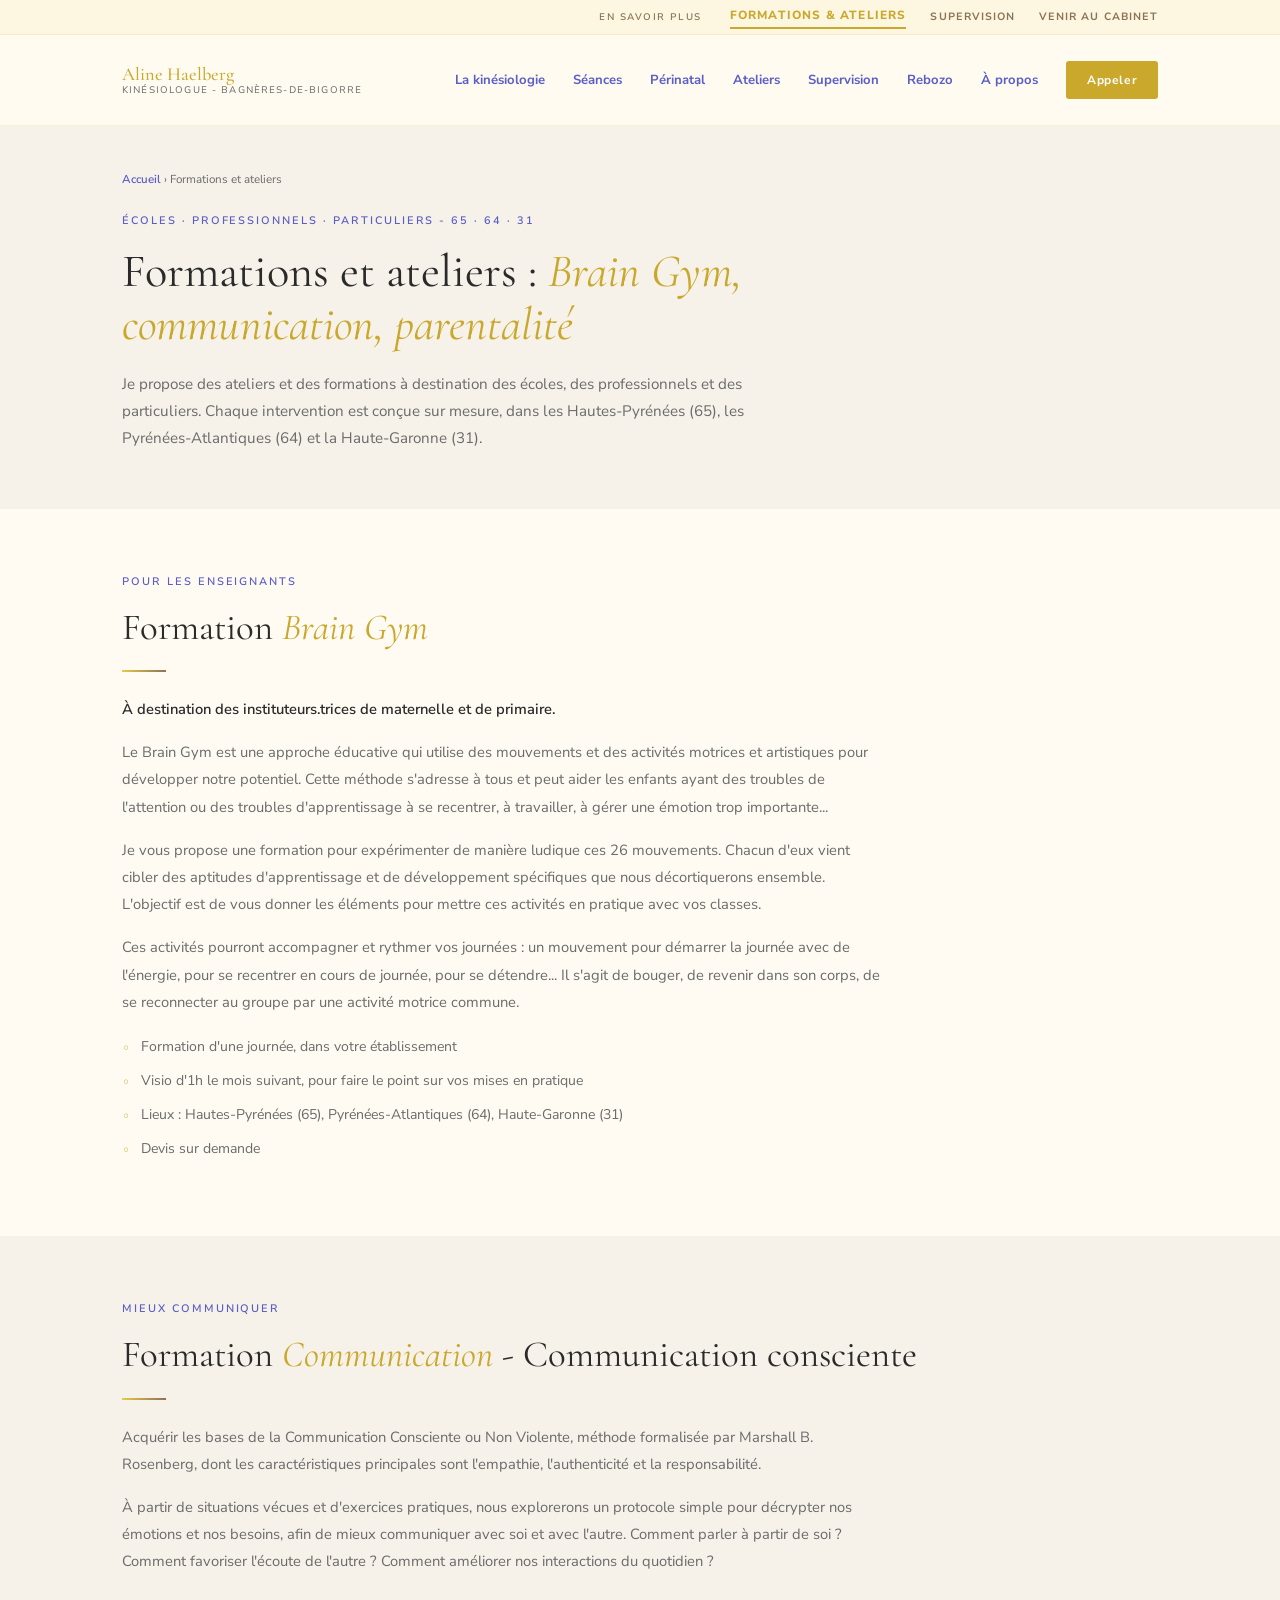
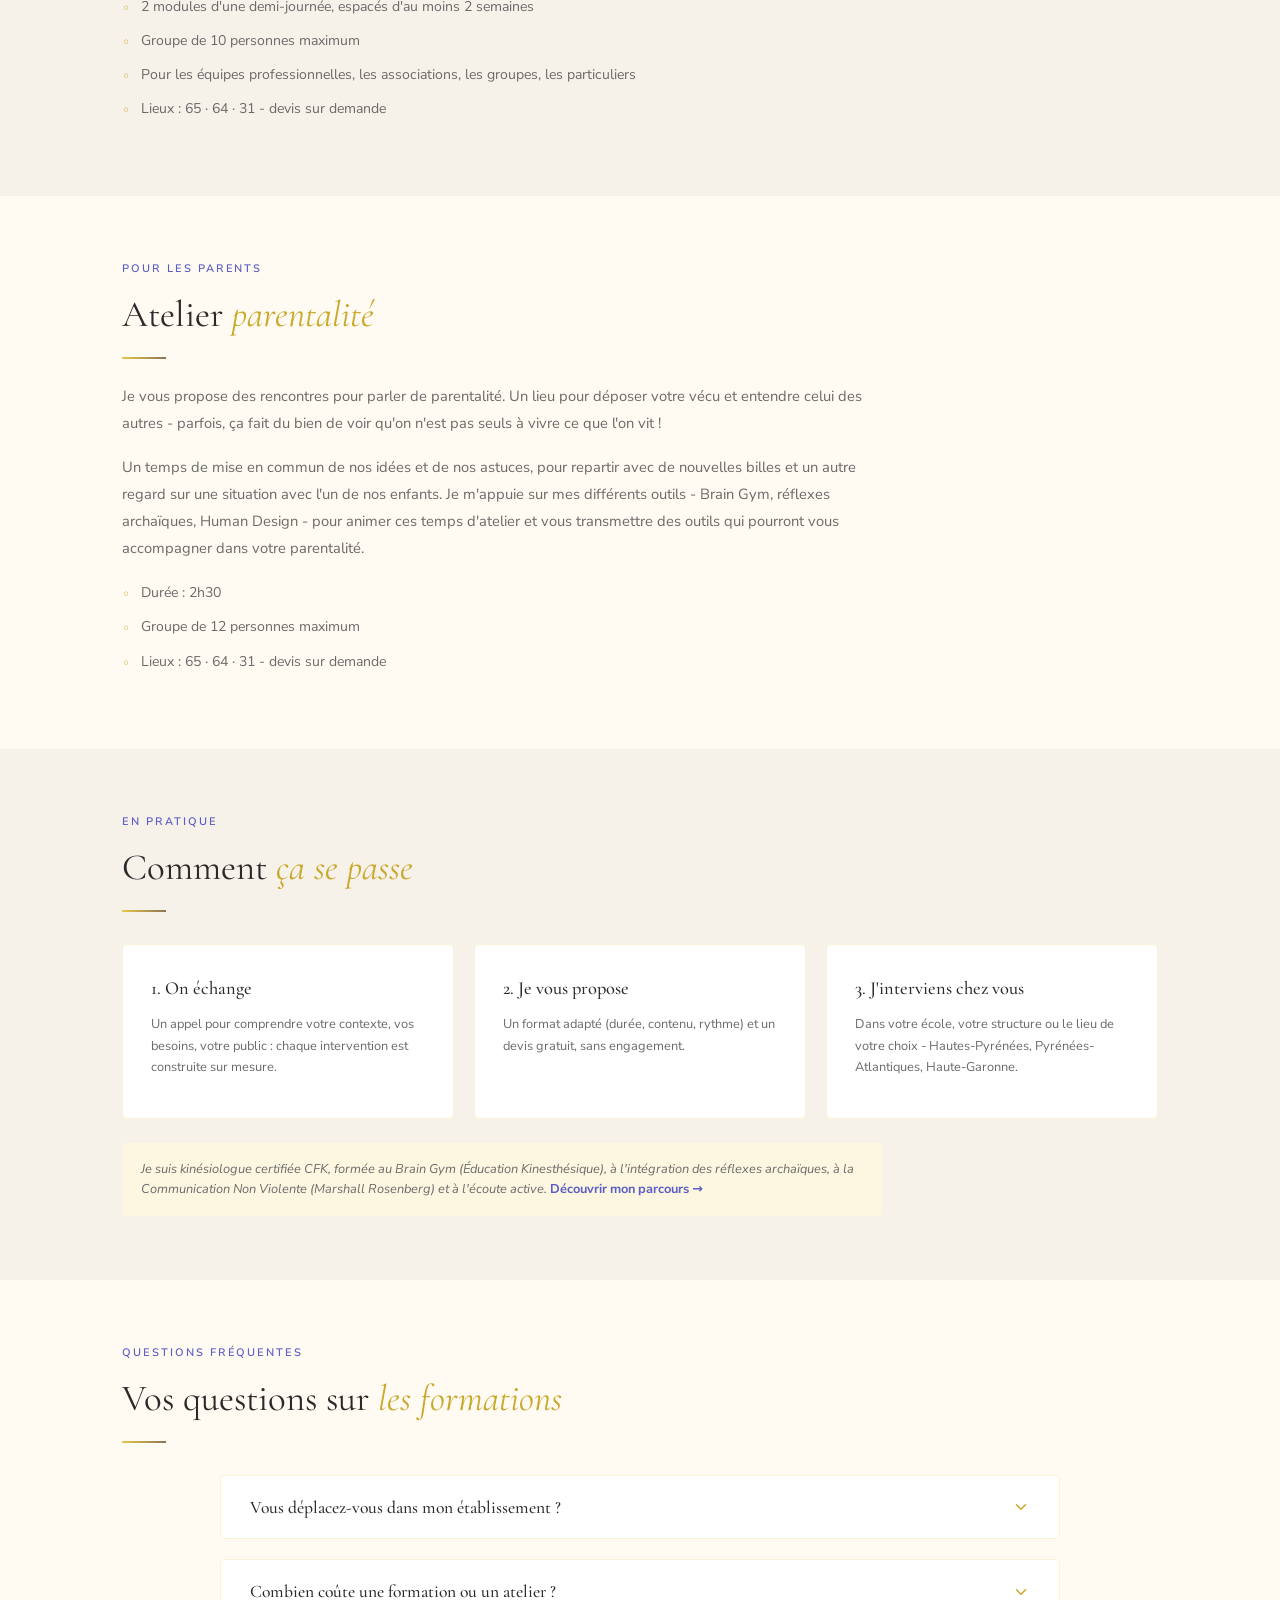
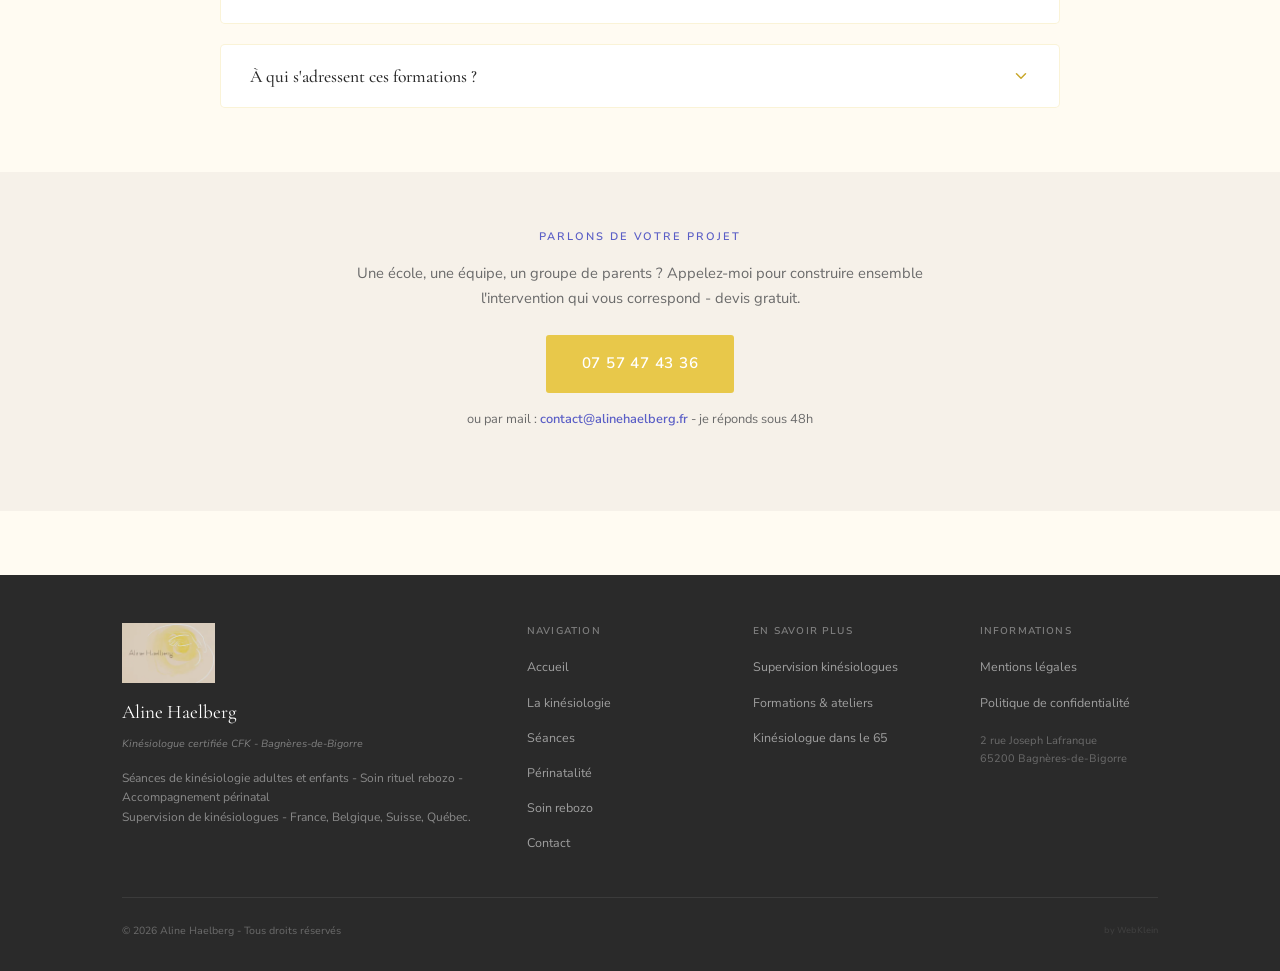
==== commit c0d18fdb: "reagencement des pages" ====
--- a/formations.html
+++ b/formations.html
@@ -107,16 +107,27 @@
 <body>
 
 <header class="nav">
+  <div class="topbar">
+    <div class="wrap topbar-in">
+      <span class="topbar-lbl">En savoir plus</span>
+      <a href="formations.html" class="active">Formations &amp; ateliers</a>
+      <a href="supervision-kinesiologie.html">Supervision</a>
+      <a href="kinesiologue-hautes-pyrenees.html">Venir au cabinet</a>
+    </div>
+  </div>
   <div class="wrap nav-in">
     <a href="index.html" style="display:flex;flex-direction:column;line-height:1">
       <span class="logo-name">Aline Haelberg</span>
       <span class="logo-sub">Kinésiologue - Bagnères-de-Bigorre</span>
     </a>
     <ul class="nav-links">
-      <li><a href="index.html">Accueil</a></li>
-      <li><a href="formations.html" class="active">Formations</a></li>
-      <li><a href="supervision-kinesiologie.html">Supervision</a></li>
-      <li><a href="kinesiologue-hautes-pyrenees.html">Venir au cabinet</a></li>
+      <li><a href="index.html#kinesiologie">La kinésiologie</a></li>
+      <li><a href="index.html#seances">Séances</a></li>
+      <li><a href="index.html#perinatal">Périnatal</a></li>
+      <li><a href="index.html#ateliers">Ateliers</a></li>
+      <li><a href="index.html#supervision">Supervision</a></li>
+      <li><a href="index.html#rebozo">Rebozo</a></li>
+      <li><a href="index.html#apropos">À propos</a></li>
       <li><a href="tel:+33757474336" class="btn nav-cta">Appeler</a></li>
     </ul>
     <button class="burger" onclick="document.querySelector('.mobile-menu').classList.toggle('open')" aria-label="Menu">
@@ -125,9 +136,16 @@
   </div>
 </header>
 <nav class="mobile-menu">
-  <a href="index.html">Accueil</a>
-  <a href="formations.html" style="color:var(--deep);font-weight:700">Formations</a>
-  <a href="supervision-kinesiologie.html">Supervision</a>
+  <a href="index.html#kinesiologie">La kinésiologie</a>
+  <a href="index.html#seances">Séances</a>
+  <a href="index.html#perinatal">Périnatal</a>
+  <a href="index.html#ateliers">Ateliers</a>
+  <a href="index.html#supervision">Supervision</a>
+  <a href="index.html#rebozo">Rebozo</a>
+  <a href="index.html#apropos">À propos</a>
+  <span class="mm-lbl">En savoir plus</span>
+  <a href="formations.html" style="color:var(--deep);font-weight:700">Formations &amp; ateliers</a>
+  <a href="supervision-kinesiologie.html">Supervision de kinésiologues</a>
   <a href="kinesiologue-hautes-pyrenees.html">Venir au cabinet</a>
   <a href="tel:+33757474336" class="btn btn-p" style="text-align:center">Appeler pour RDV</a>
 </nav>
--- a/pages.css
+++ b/pages.css
@@ -12,7 +12,7 @@
   --sans:"Nunito Sans","Segoe UI",system-ui,sans-serif;
 }
 *,*::before,*::after{box-sizing:border-box;margin:0;padding:0}
-html{scroll-behavior:smooth}
+html{scroll-behavior:smooth;scroll-padding-top:130px}
 body{font-family:var(--sans);background:var(--cream);color:var(--ink);line-height:1.7;font-size:16px;overflow-x:hidden}
 img{display:block;max-width:100%}
 a{text-decoration:none;color:inherit}
@@ -30,8 +30,15 @@
 .btn-o:hover{background:var(--deep);color:#fff;transform:translateY(-2px)}
 
 /* ---- NAV ---- */
-.nav{position:fixed;top:0;left:0;right:0;z-index:100;background:rgba(255,251,242,.95);backdrop-filter:blur(10px);border-bottom:1px solid var(--line);height:90px;display:flex;align-items:center}
-.nav-in{display:flex;align-items:center;justify-content:space-between;width:100%}
+.nav{position:fixed;top:0;left:0;right:0;z-index:100;background:rgba(255,251,242,.95);backdrop-filter:blur(10px);border-bottom:1px solid var(--line);display:flex;flex-direction:column;align-items:stretch}
+.nav-in{display:flex;align-items:center;justify-content:space-between;width:100%;height:90px}
+/* ---- TOPBAR (pages dediees) ---- */
+.topbar{background:var(--sage-pale);border-bottom:1px solid var(--line)}
+.topbar-in{display:flex;justify-content:flex-end;align-items:center;gap:1.5rem;height:34px}
+.topbar-lbl{font-size:.6rem;font-weight:600;letter-spacing:.16em;text-transform:uppercase;color:var(--earth);margin-right:.25rem}
+.topbar a{font-size:.66rem;font-weight:700;letter-spacing:.1em;text-transform:uppercase;color:var(--earth);transition:color .3s ease}
+.topbar a:hover{color:var(--deep)}
+.topbar a.active{color:var(--deep);font-size:.74rem;font-weight:800;border-bottom:2px solid var(--deep);padding-bottom:1px}
 .logo-name{font-family:var(--serif);font-size:1.15rem;font-weight:500;color:var(--deep)}
 .logo-sub{font-size:.6rem;font-weight:400;letter-spacing:.12em;text-transform:uppercase;color:var(--mid);margin-top:2px}
 .nav-links{display:flex;align-items:center;gap:1.75rem}
@@ -41,12 +48,13 @@
 .nav-cta{background:var(--deep);color:#fff!important;padding:.55rem 1.3rem;border-radius:3px;font-size:.75rem!important}
 .burger{display:none;flex-direction:column;gap:5px;cursor:pointer;padding:8px;background:none;border:none}
 .burger span{width:22px;height:2px;background:var(--ink);transition:transform .3s ease,opacity .3s ease}
-.mobile-menu{display:none;position:fixed;top:90px;left:0;right:0;background:rgba(255,251,242,.98);backdrop-filter:blur(10px);padding:1.5rem 2rem;border-bottom:1px solid var(--line);flex-direction:column;gap:1rem;z-index:99}
+.mobile-menu{display:none;position:fixed;top:124px;left:0;right:0;background:rgba(255,251,242,.98);backdrop-filter:blur(10px);padding:1.5rem 2rem;border-bottom:1px solid var(--line);flex-direction:column;gap:1rem;z-index:99}
 .mobile-menu.open{display:flex}
 .mobile-menu a{font-size:.9rem;font-weight:500;color:var(--mid);padding:.5rem 0}
+.mm-lbl{font-size:.6rem;font-weight:700;letter-spacing:.16em;text-transform:uppercase;color:var(--deep);margin-top:.5rem;border-top:1px solid var(--line);padding-top:1rem;display:block}
 
 /* ---- EN-TETE DE PAGE ---- */
-.page-hero{background:var(--cream-dk);padding:140px 0 56px;position:relative;overflow:hidden}
+.page-hero{background:var(--cream-dk);padding:170px 0 56px;position:relative;overflow:hidden}
 .page-hero::before{content:'';position:absolute;top:0;left:0;right:0;height:3px;background:linear-gradient(90deg,var(--deep),var(--sage),var(--deep))}
 .page-hero h1{font-family:var(--serif);font-size:clamp(2rem,4vw,2.9rem);font-weight:400;line-height:1.15;color:var(--ink);max-width:820px}
 .page-hero h1 em{font-style:italic;color:var(--deep)}
@@ -124,7 +132,11 @@
 @media(max-width:900px){
   .nav-links{display:none}
   .burger{display:flex}
-  .page-hero{padding:120px 0 44px}
+  .topbar-lbl{display:none}
+  .topbar-in{justify-content:center;gap:1.1rem}
+  .topbar a{font-size:.6rem;letter-spacing:.06em}
+  .topbar a.active{font-size:.66rem}
+  .page-hero{padding:150px 0 44px}
   .two-col,.gcards,.gcards-2,.ville-grid{grid-template-columns:1fr;gap:1.5rem}
   .acc-head{padding:1.1rem 1.25rem}
   .acc-body-inner{padding:0 1.25rem 1.3rem}
